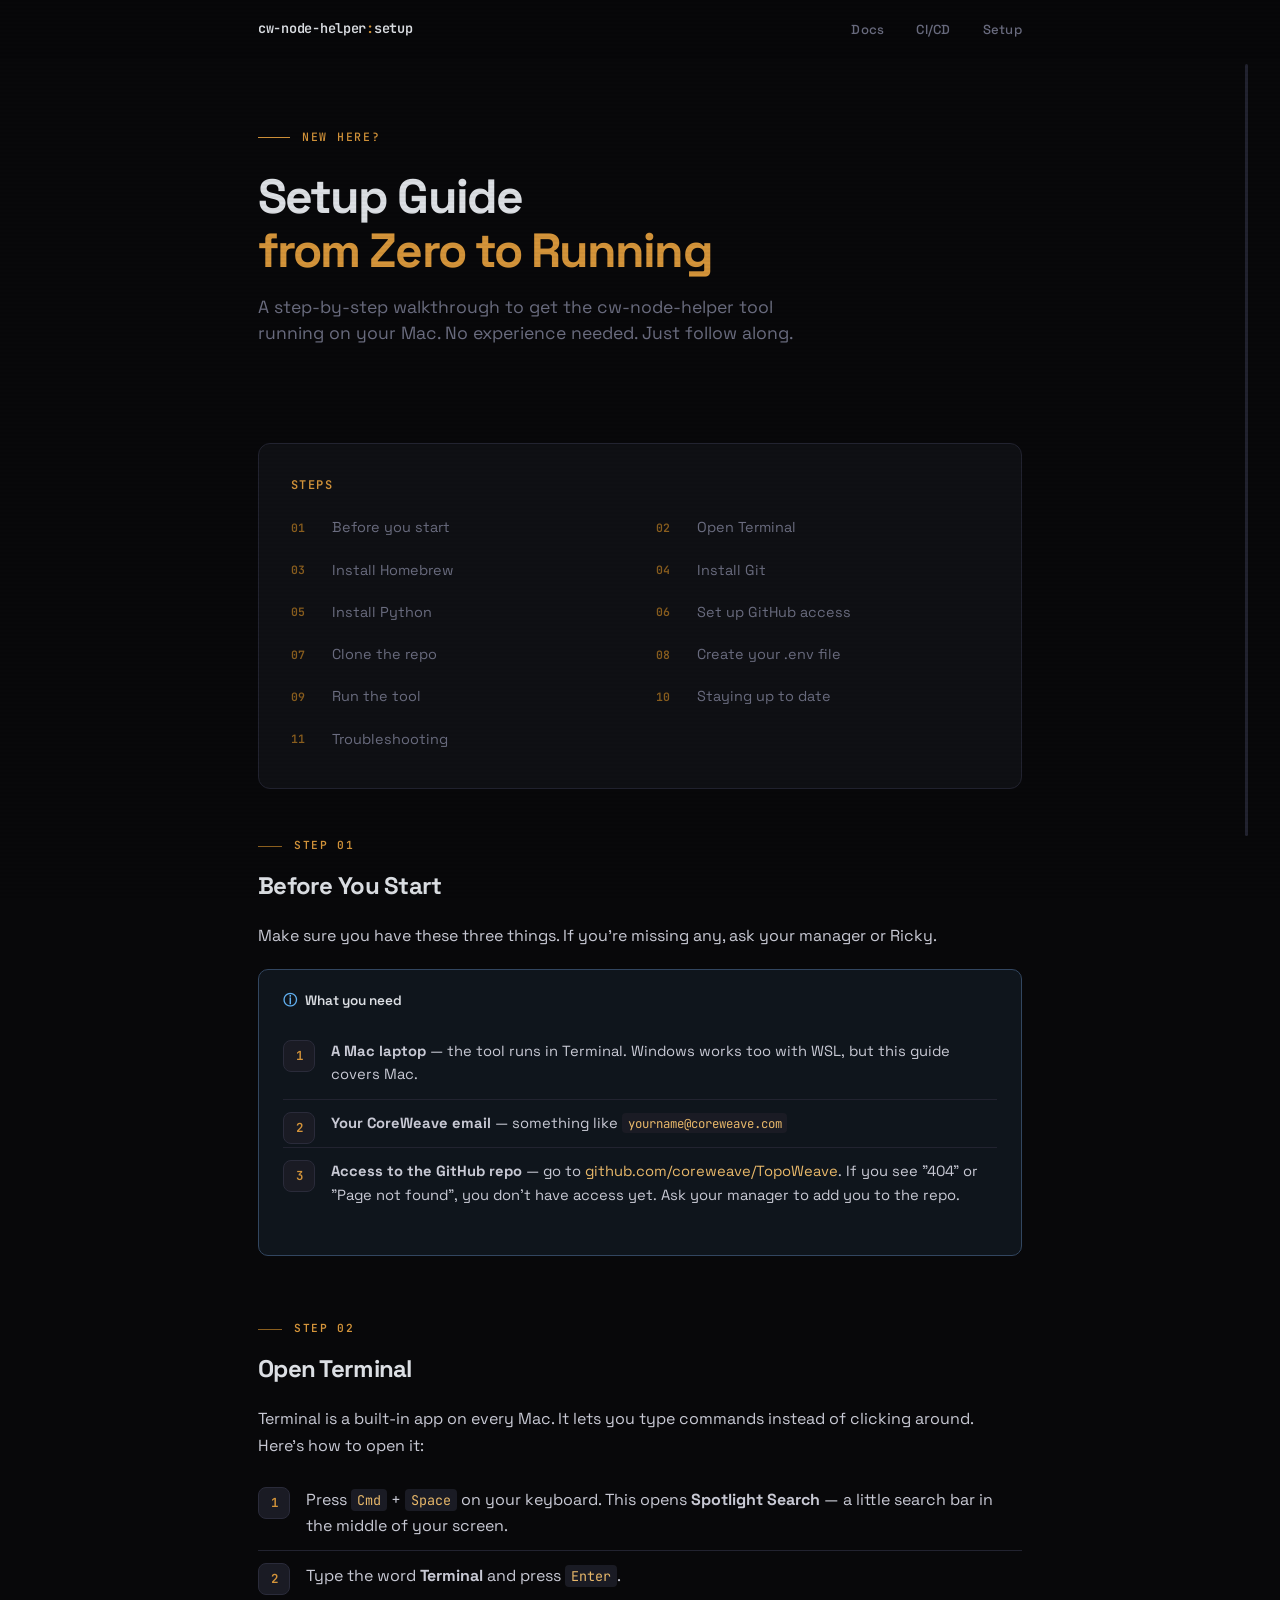
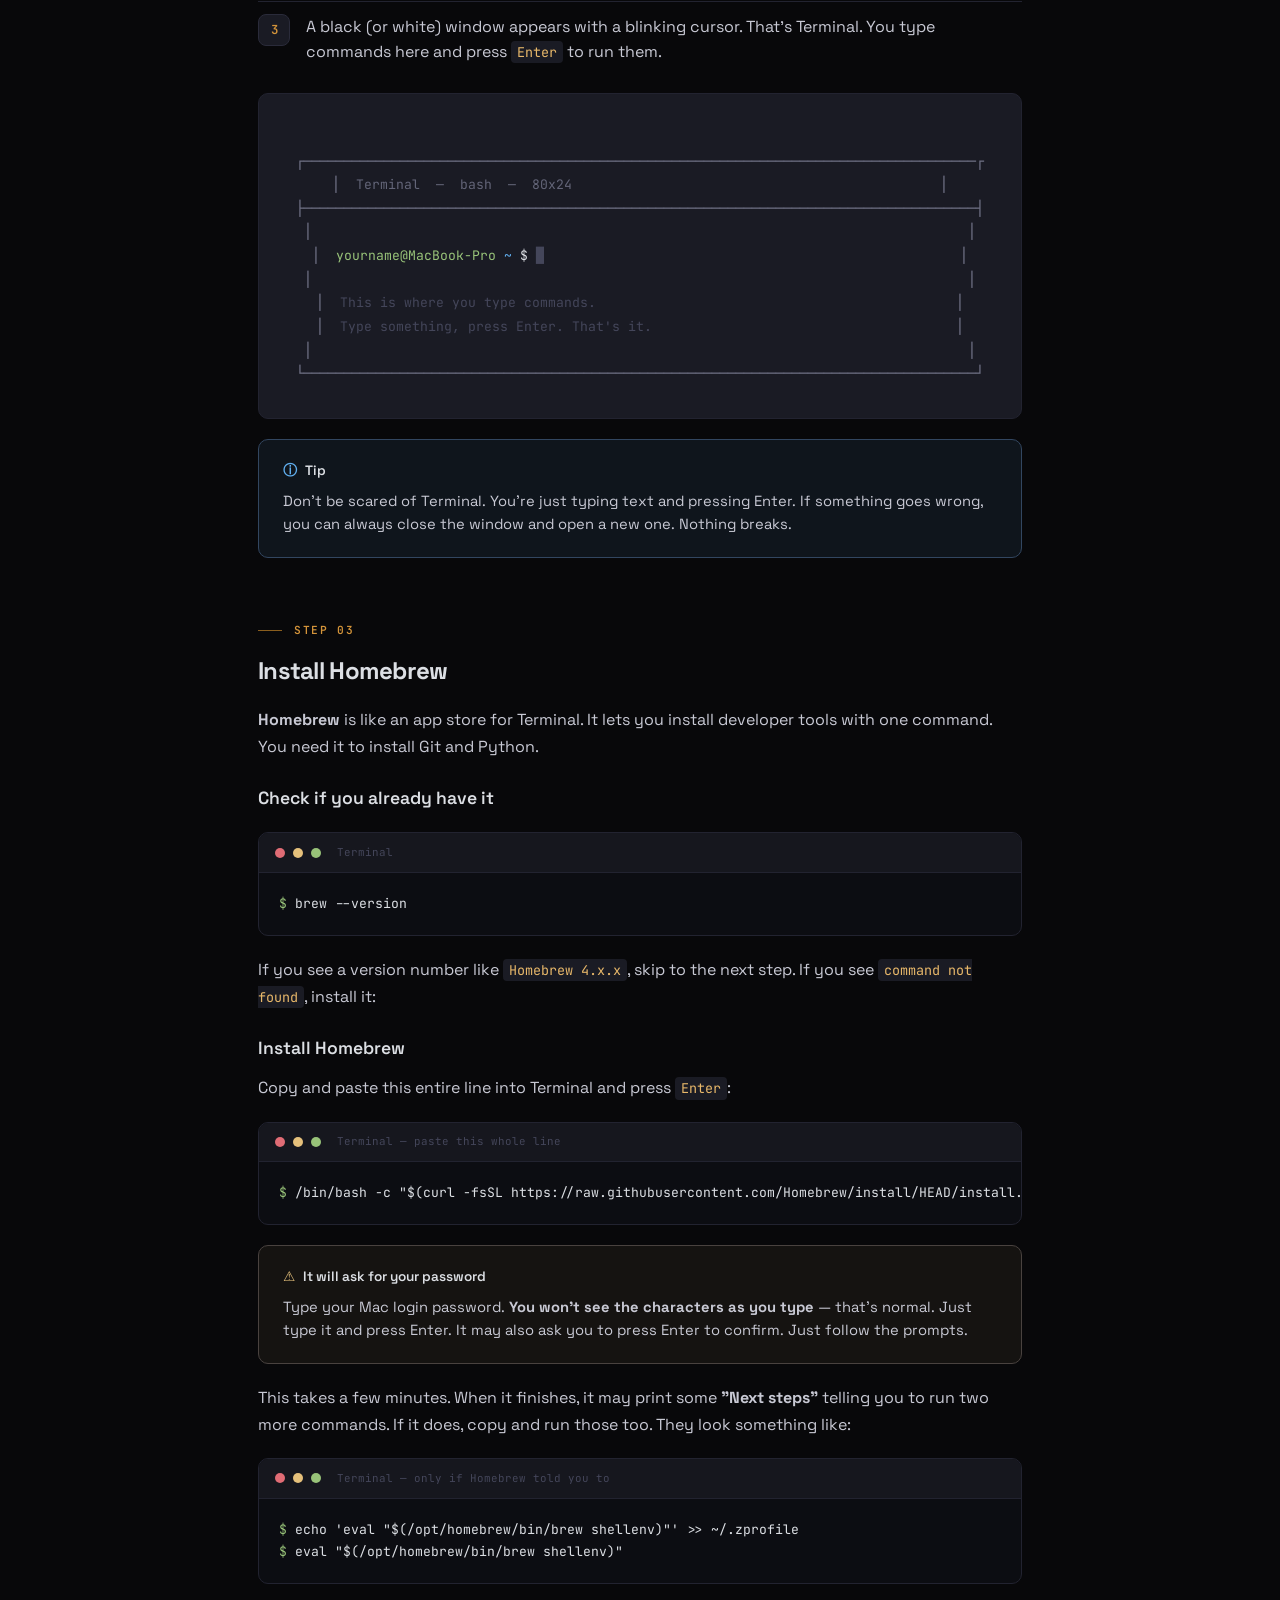
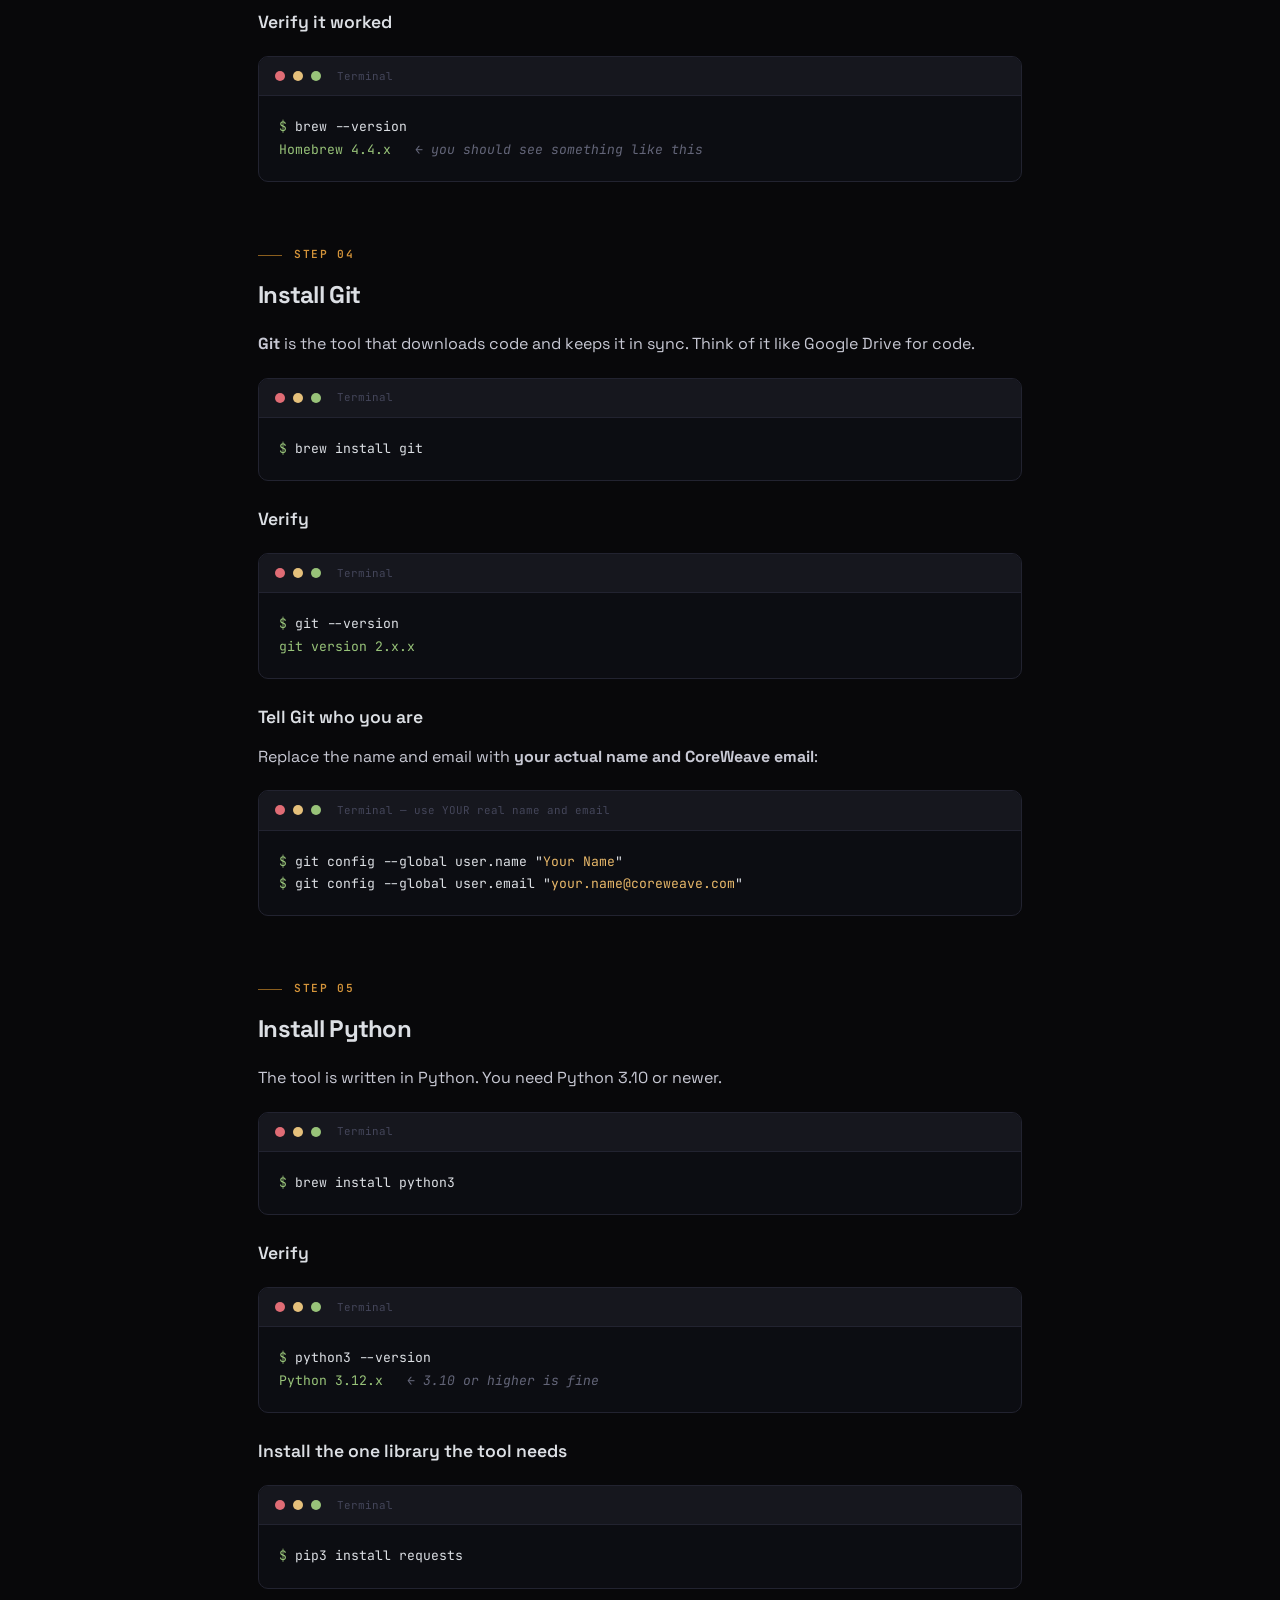
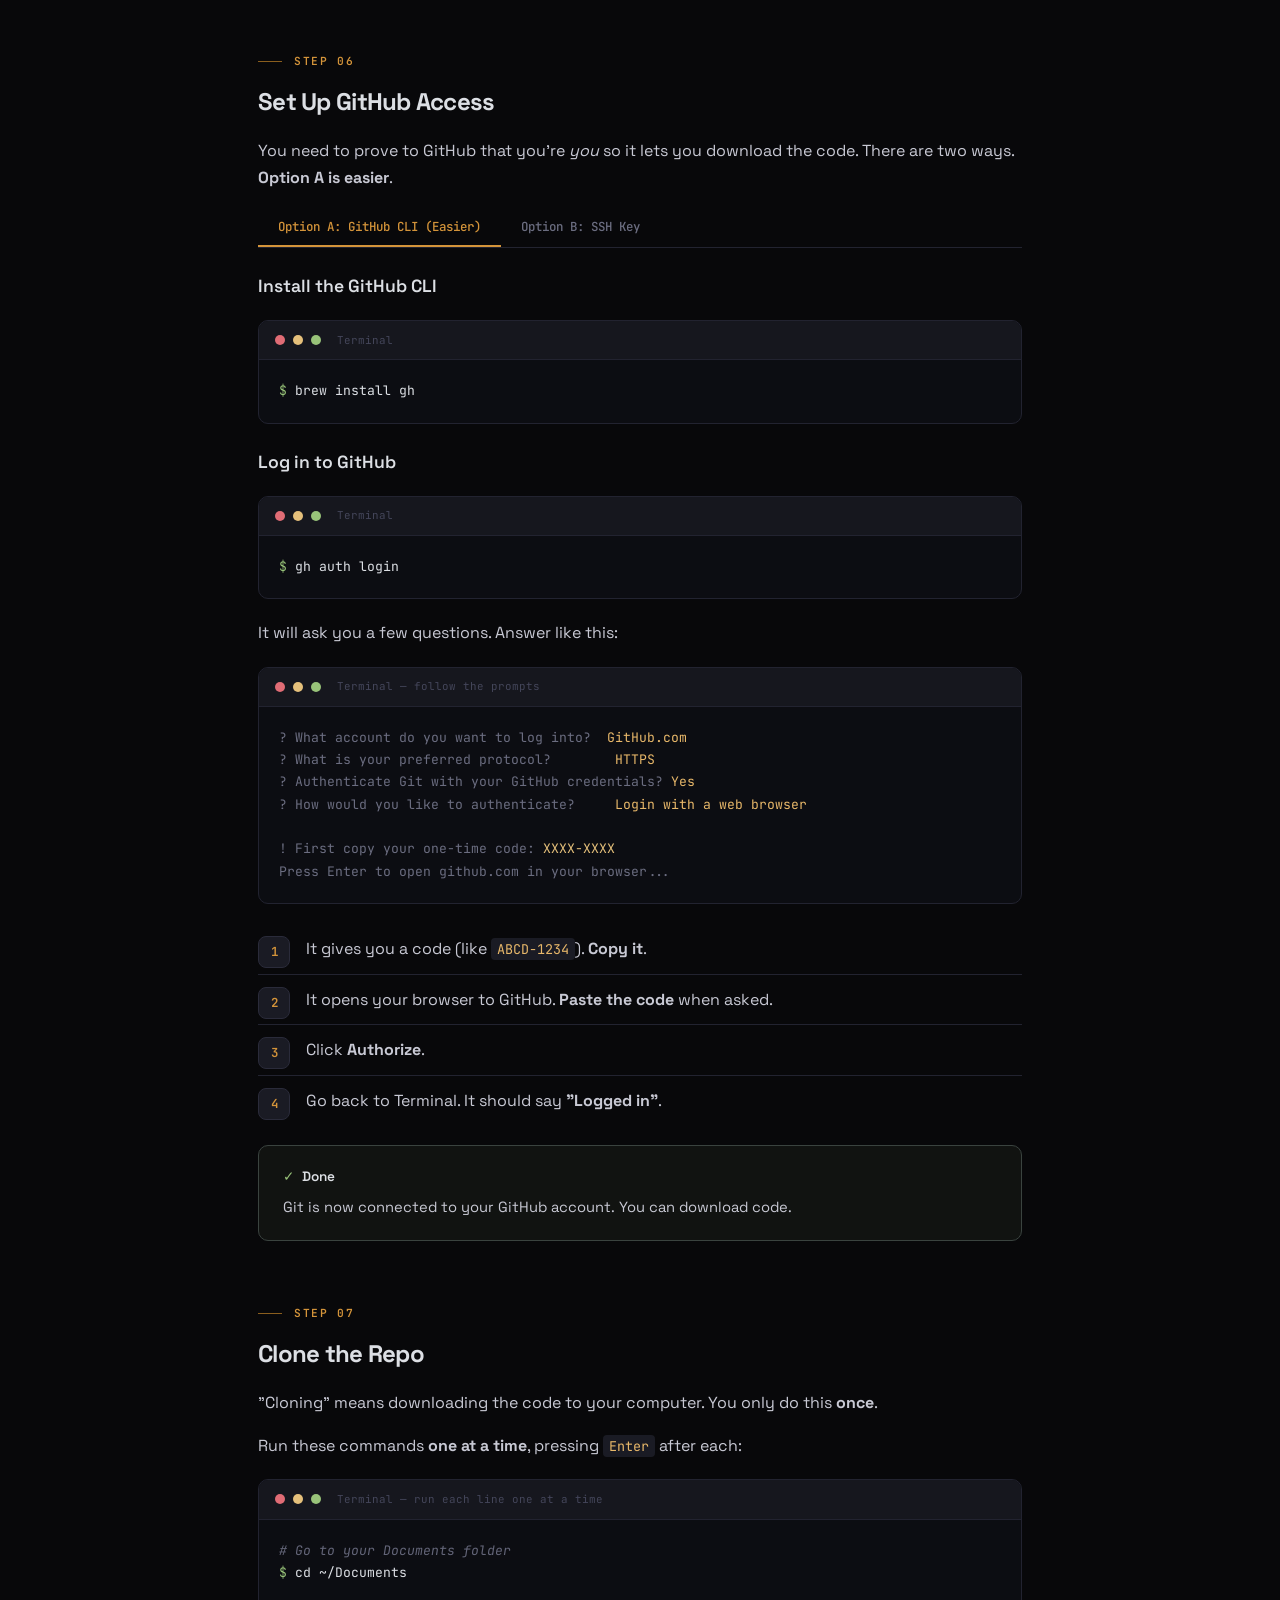
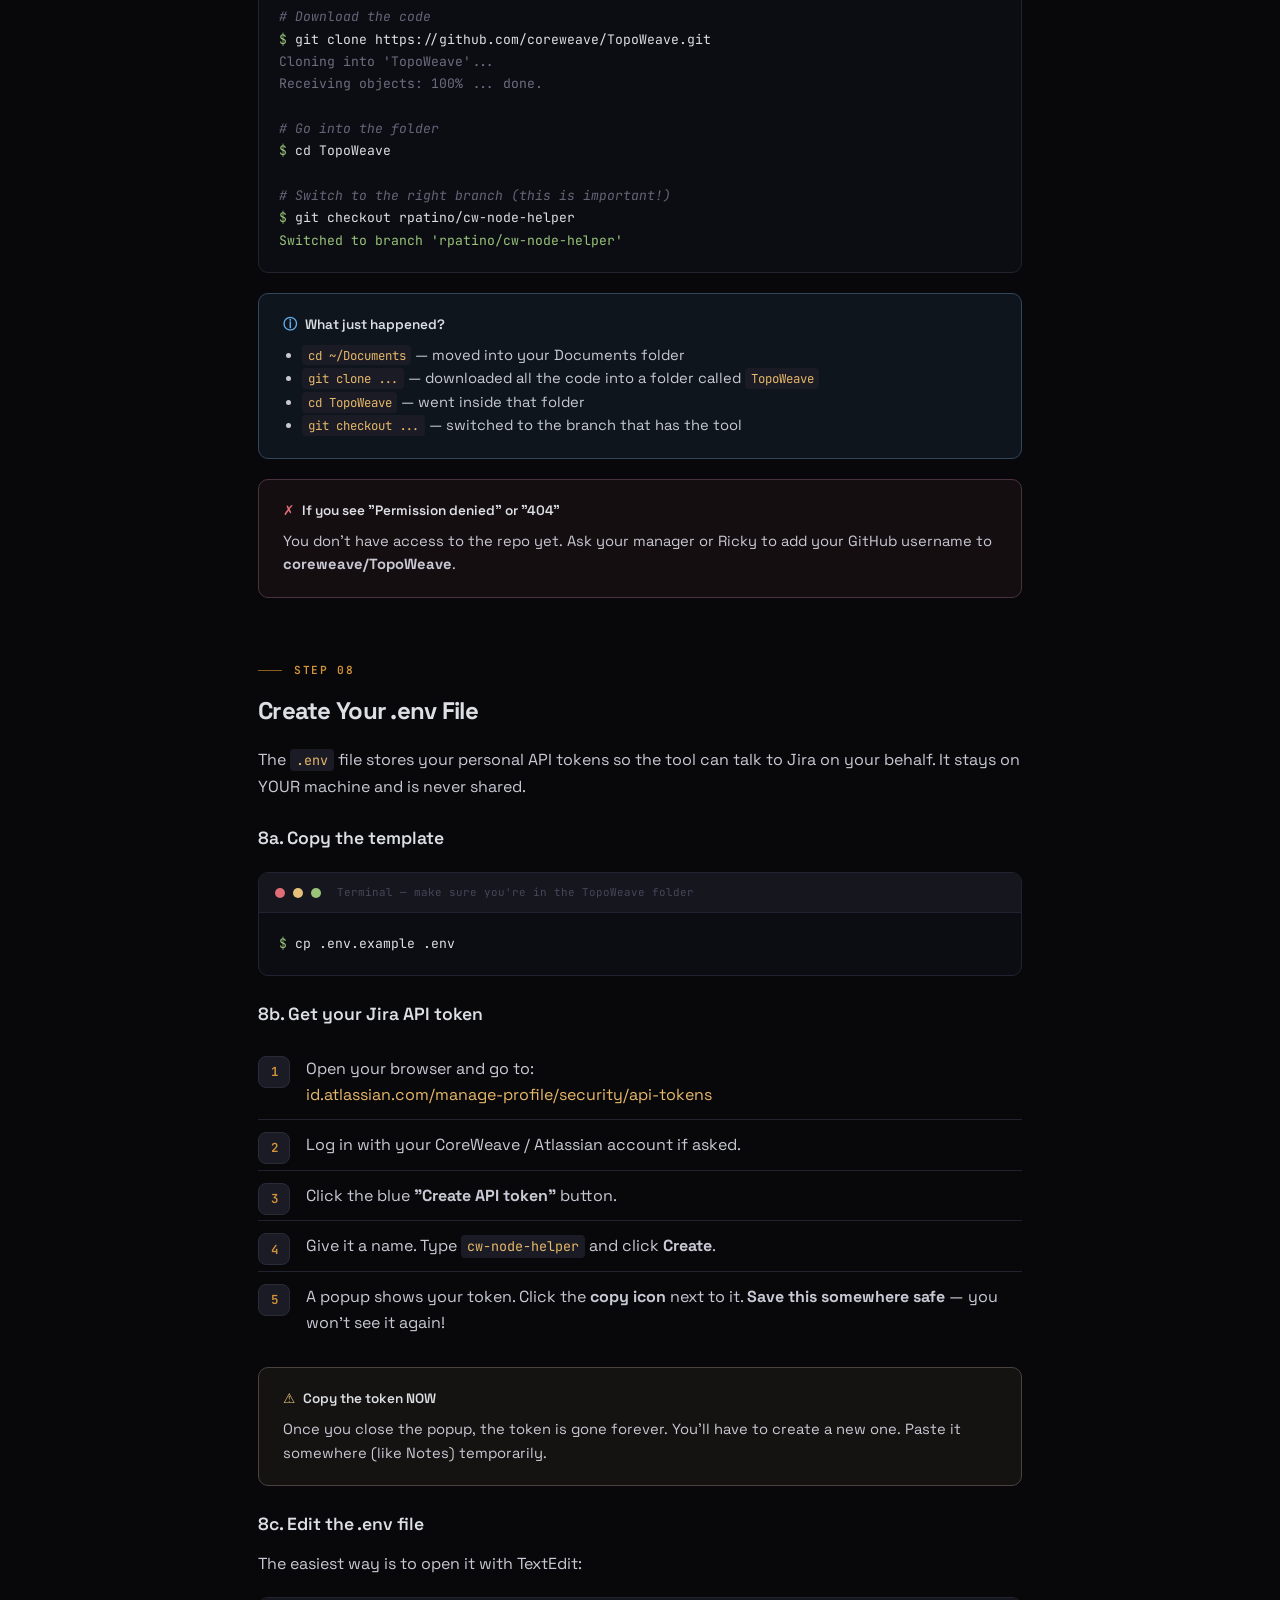
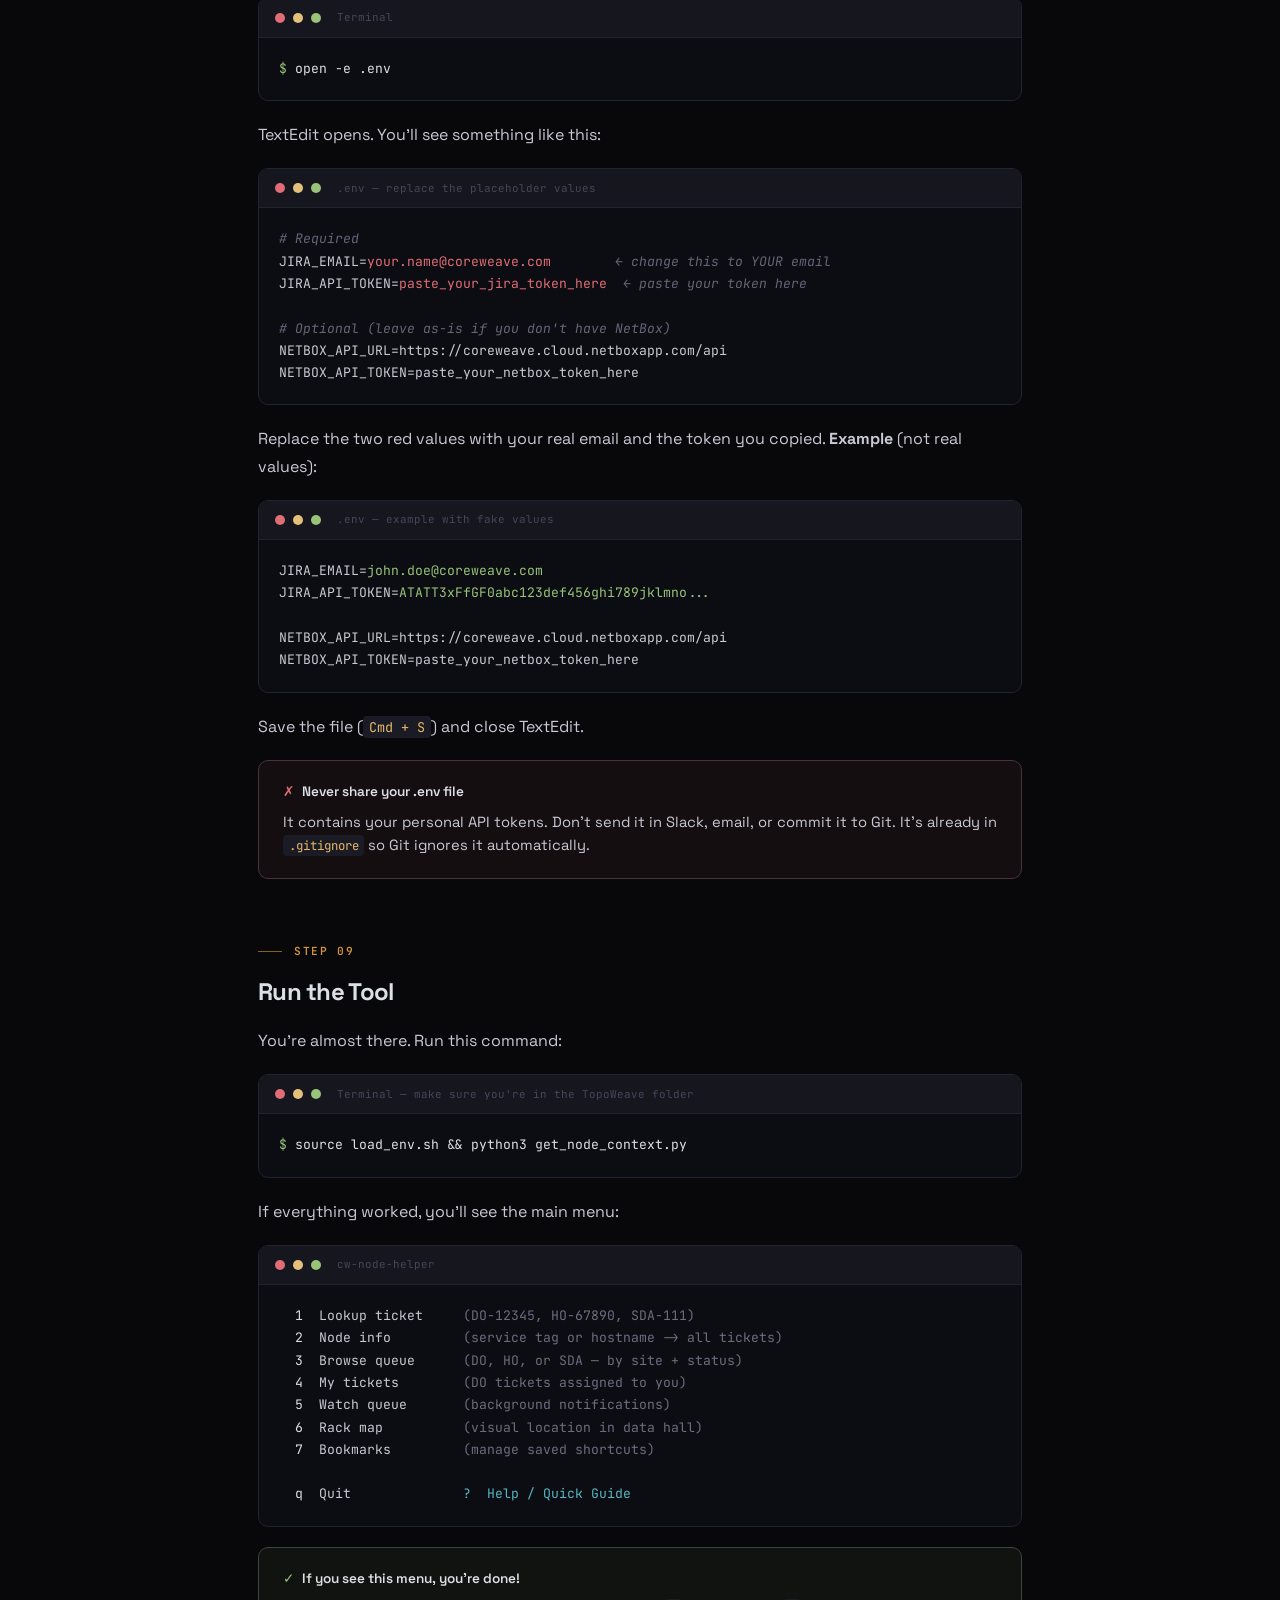
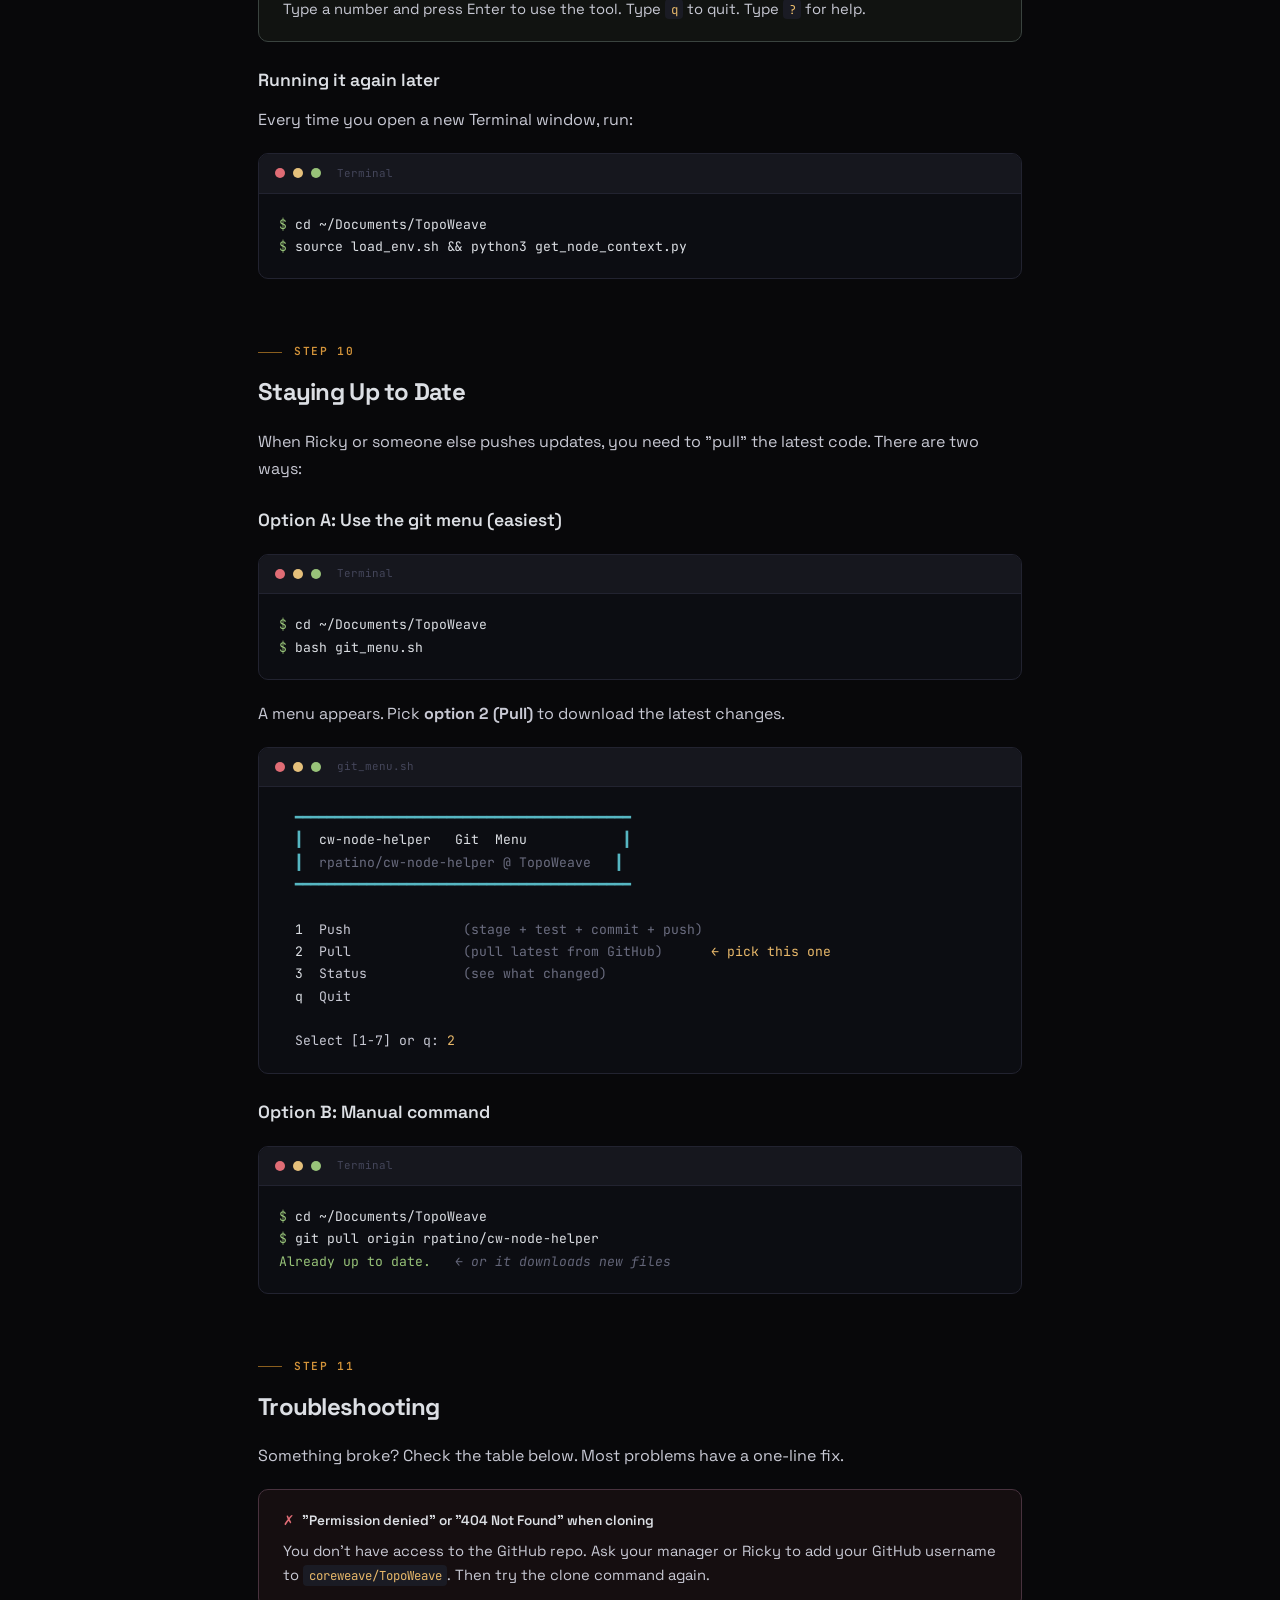
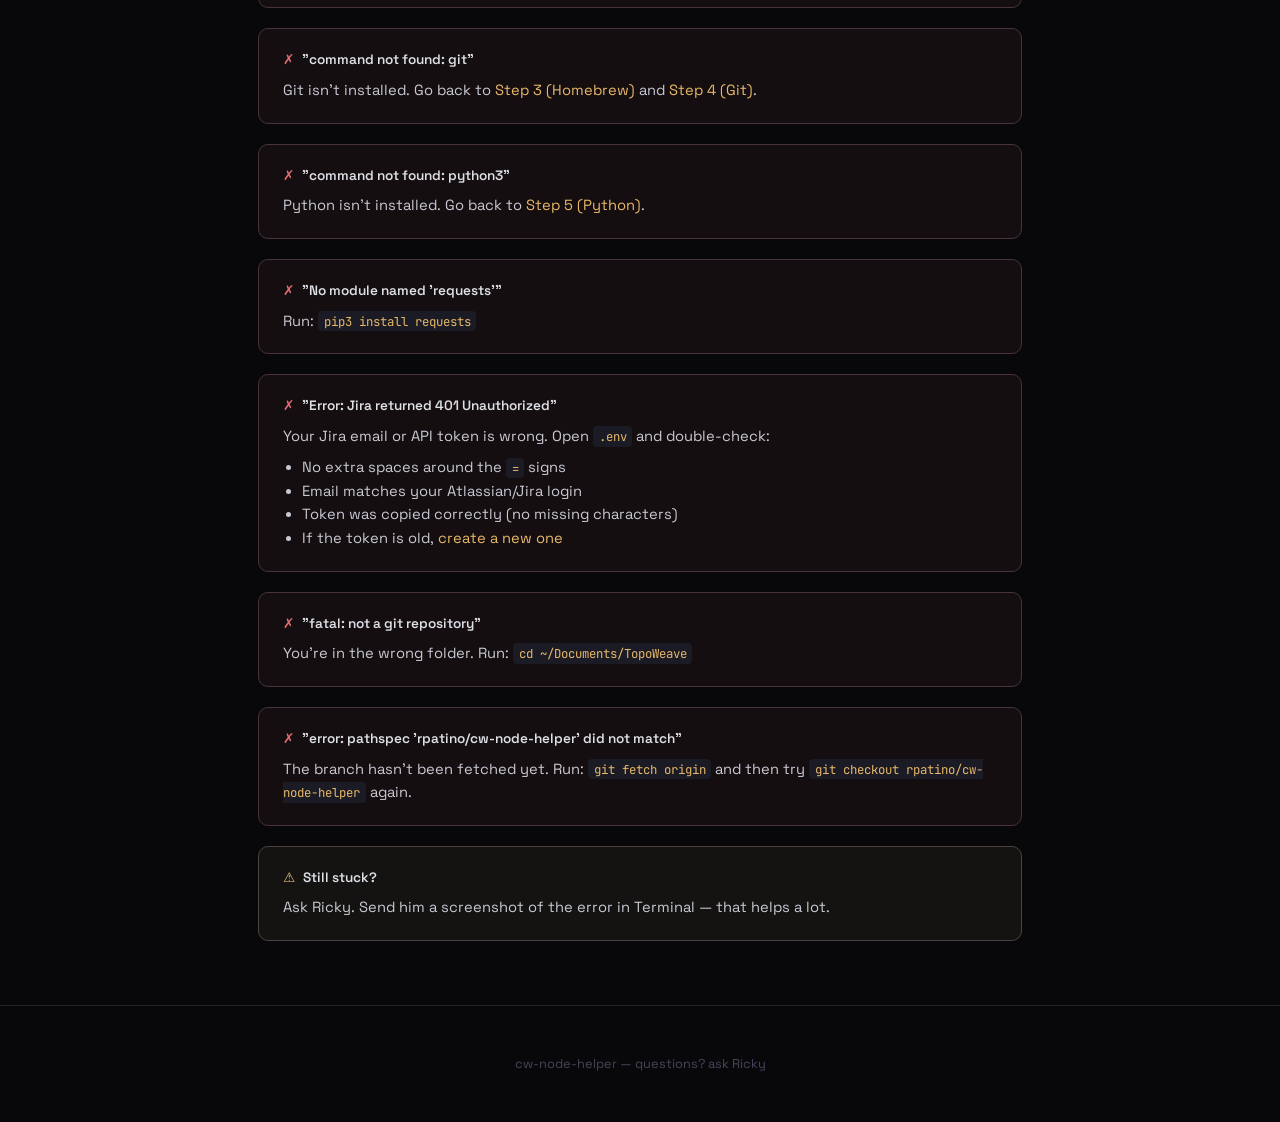
==== site/setup-guide.html @ 3ba94674 "First push test" ====
<!DOCTYPE html>
<html lang="en">
<head>
<meta charset="UTF-8">
<meta name="viewport" content="width=device-width, initial-scale=1.0">
<meta name="theme-color" content="#08080a">
<title>Setup Guide — CW Node Helper</title>
<link rel="preconnect" href="https://fonts.googleapis.com">
<link rel="preconnect" href="https://fonts.gstatic.com" crossorigin>
<link href="https://fonts.googleapis.com/css2?family=JetBrains+Mono:wght@400;500;600&family=Space+Grotesk:wght@400;500;600;700&display=swap" rel="stylesheet">
<style>
/* ------------------------------------------------------------------ */
/*  RESET & BASE  (matches index.html / cicd.html)                    */
/* ------------------------------------------------------------------ */
*, *::before, *::after { margin: 0; padding: 0; box-sizing: border-box; }

:root {
  --bg:        #08080a;
  --bg-raised: #0f1014;
  --surface:   #1a1b24;
  --border:    #222330;
  --border-lt: #2a2b3a;

  --text:      #c8c9d4;
  --text-dim:  #6b6d80;
  --text-mute: #44465a;

  --accent:    #d4943a;
  --accent-lt: #e8b86a;
  --accent-dk: #8a5e1e;

  --ansi-red:     #e06c75;
  --ansi-green:   #98c379;
  --ansi-yellow:  #e5c07b;
  --ansi-blue:    #61afef;
  --ansi-magenta: #c678dd;
  --ansi-cyan:    #56b6c2;
  --ansi-white:   #dcdfe4;
  --ansi-dim:     #636578;

  --bg-terminal:        #0c0d12;
  --bg-terminal-chrome: #16171e;

  --font-body: 'Space Grotesk', system-ui, sans-serif;
  --font-mono: 'JetBrains Mono', 'SF Mono', 'Cascadia Code', monospace;

  --ease-out: cubic-bezier(0.16, 1, 0.3, 1);
}

html {
  font-size: 16px;
  scroll-behavior: smooth;
  -webkit-font-smoothing: antialiased;
  -moz-osx-font-smoothing: grayscale;
}

body {
  background: var(--bg);
  color: var(--text);
  font-family: var(--font-body);
  line-height: 1.6;
  overflow-x: hidden;
}

::selection {
  background: var(--accent-dk);
  color: var(--ansi-white);
}

a { color: var(--accent-lt); text-decoration: none; }
a:hover { color: var(--accent); }

/* Scanline overlay */
body::before {
  content: '';
  position: fixed;
  inset: 0;
  background: repeating-linear-gradient(
    0deg,
    transparent,
    transparent 2px,
    rgba(0,0,0,0.03) 2px,
    rgba(0,0,0,0.03) 4px
  );
  pointer-events: none;
  z-index: 9999;
}

/* ------------------------------------------------------------------ */
/*  LAYOUT                                                            */
/* ------------------------------------------------------------------ */
.wrap {
  max-width: 860px;
  margin: 0 auto;
  padding: 0 clamp(1.5rem, 4vw, 3rem);
}

/* ------------------------------------------------------------------ */
/*  NAV                                                               */
/* ------------------------------------------------------------------ */
nav {
  position: fixed;
  top: 0;
  left: 0;
  right: 0;
  z-index: 100;
  padding: 1rem 0;
  background: color-mix(in srgb, var(--bg) 85%, transparent);
  backdrop-filter: blur(16px);
  border-bottom: 1px solid transparent;
  transition: border-color 0.4s;
}
nav.scrolled { border-bottom-color: var(--border); }

nav .wrap {
  display: flex;
  align-items: center;
  justify-content: space-between;
  max-width: 860px;
}

.nav-brand {
  font-family: var(--font-mono);
  font-weight: 600;
  font-size: 0.85rem;
  color: var(--ansi-white);
  letter-spacing: -0.02em;
}
.nav-brand span { color: var(--accent); }

.nav-links {
  display: flex;
  gap: 2rem;
  list-style: none;
}

.nav-links a {
  font-size: 0.82rem;
  color: var(--text-dim);
  font-weight: 500;
  letter-spacing: 0.02em;
  transition: color 0.2s;
}
.nav-links a:hover { color: var(--text); }

/* ------------------------------------------------------------------ */
/*  HERO                                                              */
/* ------------------------------------------------------------------ */
.hero {
  padding-top: 8rem;
  padding-bottom: 3rem;
}

.hero-label {
  font-family: var(--font-mono);
  font-size: 0.72rem;
  font-weight: 500;
  color: var(--accent);
  letter-spacing: 0.15em;
  text-transform: uppercase;
  margin-bottom: 1.5rem;
  display: flex;
  align-items: center;
  gap: 0.75rem;
}
.hero-label::before {
  content: '';
  width: 2rem;
  height: 1px;
  background: var(--accent);
}

h1 {
  font-family: var(--font-body);
  font-size: clamp(2rem, 4.5vw, 3rem);
  font-weight: 700;
  line-height: 1.12;
  letter-spacing: -0.04em;
  color: var(--ansi-white);
  margin-bottom: 1rem;
}
h1 .hl { color: var(--accent); }

.hero-sub {
  font-size: 1.1rem;
  color: var(--text-dim);
  max-width: 540px;
  line-height: 1.5;
}

/* ------------------------------------------------------------------ */
/*  TABLE OF CONTENTS                                                 */
/* ------------------------------------------------------------------ */
.toc {
  background: var(--bg-raised);
  border: 1px solid var(--border);
  border-radius: 12px;
  padding: 2rem;
  margin: 2rem 0 3rem;
}
.toc h2 {
  font-family: var(--font-mono);
  font-size: 0.75rem;
  font-weight: 600;
  color: var(--accent);
  letter-spacing: 0.12em;
  text-transform: uppercase;
  margin-bottom: 1rem;
}
.toc ol {
  list-style: none;
  counter-reset: toc-counter;
  display: grid;
  grid-template-columns: 1fr 1fr;
  gap: 0.5rem 2rem;
}
@media (max-width: 600px) {
  .toc ol { grid-template-columns: 1fr; }
}
.toc li {
  counter-increment: toc-counter;
}
.toc li a {
  font-size: 0.9rem;
  color: var(--text-dim);
  display: flex;
  align-items: center;
  gap: 0.75rem;
  padding: 0.35rem 0;
  transition: color 0.2s;
}
.toc li a:hover { color: var(--ansi-white); }
.toc li a::before {
  content: counter(toc-counter, decimal-leading-zero);
  font-family: var(--font-mono);
  font-size: 0.72rem;
  font-weight: 600;
  color: var(--accent-dk);
  min-width: 1.8rem;
}

/* ------------------------------------------------------------------ */
/*  SECTIONS                                                          */
/* ------------------------------------------------------------------ */
section {
  margin-bottom: 4rem;
  scroll-margin-top: 5rem;
}

.step-number {
  font-family: var(--font-mono);
  font-size: 0.7rem;
  font-weight: 600;
  color: var(--accent);
  letter-spacing: 0.15em;
  text-transform: uppercase;
  margin-bottom: 0.75rem;
  display: flex;
  align-items: center;
  gap: 0.75rem;
}
.step-number::before {
  content: '';
  width: 1.5rem;
  height: 1px;
  background: var(--accent-dk);
}

h2 {
  font-size: 1.5rem;
  font-weight: 700;
  color: var(--ansi-white);
  letter-spacing: -0.03em;
  margin-bottom: 1rem;
}

h3 {
  font-size: 1.1rem;
  font-weight: 600;
  color: var(--ansi-white);
  margin: 1.5rem 0 0.75rem;
}

p {
  margin-bottom: 1rem;
  color: var(--text);
  line-height: 1.7;
}

/* ------------------------------------------------------------------ */
/*  TERMINAL BLOCKS                                                   */
/* ------------------------------------------------------------------ */
.terminal {
  background: var(--bg-terminal);
  border: 1px solid var(--border);
  border-radius: 10px;
  margin: 1.25rem 0;
  overflow: hidden;
}

.terminal-chrome {
  background: var(--bg-terminal-chrome);
  padding: 0.65rem 1rem;
  display: flex;
  align-items: center;
  gap: 0.5rem;
  border-bottom: 1px solid var(--border);
}
.terminal-dot {
  width: 10px;
  height: 10px;
  border-radius: 50%;
  background: var(--border-lt);
}
.terminal-dot:nth-child(1) { background: #e06c75; }
.terminal-dot:nth-child(2) { background: #e5c07b; }
.terminal-dot:nth-child(3) { background: #98c379; }
.terminal-title {
  font-family: var(--font-mono);
  font-size: 0.68rem;
  color: var(--text-mute);
  margin-left: 0.5rem;
}

.terminal pre {
  padding: 1.25rem;
  font-family: var(--font-mono);
  font-size: 0.82rem;
  line-height: 1.7;
  overflow-x: auto;
  color: var(--text);
}

/* Syntax colors inside terminal */
.terminal .prompt { color: var(--ansi-green); }
.terminal .cmd    { color: var(--ansi-white); }
.terminal .out    { color: var(--text-dim); }
.terminal .cmt    { color: var(--ansi-dim); font-style: italic; }
.terminal .hl     { color: var(--accent-lt); }
.terminal .ok     { color: var(--ansi-green); }
.terminal .err    { color: var(--ansi-red); }
.terminal .warn   { color: var(--ansi-yellow); }
.terminal .blue   { color: var(--ansi-blue); }
.terminal .cyan   { color: var(--ansi-cyan); }

/* Copyable commands */
.terminal .copy-line {
  display: flex;
  align-items: flex-start;
  gap: 0;
}
.terminal .copy-line:hover { background: rgba(255,255,255,0.02); }

/* ------------------------------------------------------------------ */
/*  CALLOUT BOXES                                                     */
/* ------------------------------------------------------------------ */
.callout {
  border-radius: 10px;
  padding: 1.25rem 1.5rem;
  margin: 1.25rem 0;
  font-size: 0.92rem;
  line-height: 1.6;
  border: 1px solid;
}

.callout-info {
  background: color-mix(in srgb, var(--ansi-blue) 8%, var(--bg));
  border-color: color-mix(in srgb, var(--ansi-blue) 25%, var(--border));
  color: var(--text);
}
.callout-info .callout-icon { color: var(--ansi-blue); }

.callout-warn {
  background: color-mix(in srgb, var(--ansi-yellow) 6%, var(--bg));
  border-color: color-mix(in srgb, var(--ansi-yellow) 20%, var(--border));
  color: var(--text);
}
.callout-warn .callout-icon { color: var(--ansi-yellow); }

.callout-success {
  background: color-mix(in srgb, var(--ansi-green) 6%, var(--bg));
  border-color: color-mix(in srgb, var(--ansi-green) 20%, var(--border));
}
.callout-success .callout-icon { color: var(--ansi-green); }

.callout-danger {
  background: color-mix(in srgb, var(--ansi-red) 6%, var(--bg));
  border-color: color-mix(in srgb, var(--ansi-red) 20%, var(--border));
}
.callout-danger .callout-icon { color: var(--ansi-red); }

.callout-header {
  display: flex;
  align-items: center;
  gap: 0.5rem;
  font-weight: 600;
  font-size: 0.85rem;
  margin-bottom: 0.5rem;
  color: var(--ansi-white);
}

/* ------------------------------------------------------------------ */
/*  NUMBERED INSTRUCTIONS (within prose)                              */
/* ------------------------------------------------------------------ */
.steps {
  list-style: none;
  counter-reset: step-counter;
  margin: 1rem 0;
}
.steps li {
  counter-increment: step-counter;
  padding: 0.75rem 0 0.75rem 3rem;
  position: relative;
  border-bottom: 1px solid var(--border);
}
.steps li:last-child { border-bottom: none; }
.steps li::before {
  content: counter(step-counter);
  position: absolute;
  left: 0;
  top: 0.75rem;
  width: 2rem;
  height: 2rem;
  background: var(--surface);
  border: 1px solid var(--border-lt);
  border-radius: 8px;
  display: flex;
  align-items: center;
  justify-content: center;
  font-family: var(--font-mono);
  font-size: 0.78rem;
  font-weight: 600;
  color: var(--accent);
}

code {
  font-family: var(--font-mono);
  font-size: 0.84em;
  background: var(--surface);
  padding: 0.15em 0.45em;
  border-radius: 4px;
  color: var(--accent-lt);
}

/* ------------------------------------------------------------------ */
/*  PROGRESS TRACKER                                                  */
/* ------------------------------------------------------------------ */
.progress {
  position: fixed;
  top: 4rem;
  right: 2rem;
  width: 3px;
  height: calc(100vh - 8rem);
  background: var(--border);
  border-radius: 2px;
  z-index: 50;
}
.progress-bar {
  width: 100%;
  border-radius: 2px;
  background: var(--accent);
  transition: height 0.15s ease-out;
}
@media (max-width: 960px) {
  .progress { display: none; }
}

/* ------------------------------------------------------------------ */
/*  OPTION TABS                                                       */
/* ------------------------------------------------------------------ */
.option-tabs {
  display: flex;
  gap: 0;
  margin: 1rem 0 0;
  border-bottom: 1px solid var(--border);
}
.option-tab {
  padding: 0.65rem 1.25rem;
  font-family: var(--font-mono);
  font-size: 0.78rem;
  font-weight: 500;
  color: var(--text-dim);
  background: none;
  border: none;
  cursor: pointer;
  border-bottom: 2px solid transparent;
  transition: all 0.2s;
}
.option-tab:hover { color: var(--text); }
.option-tab.active {
  color: var(--accent);
  border-bottom-color: var(--accent);
}
.option-panel { display: none; }
.option-panel.active { display: block; }

/* ------------------------------------------------------------------ */
/*  FOOTER                                                            */
/* ------------------------------------------------------------------ */
footer {
  padding: 3rem 0;
  border-top: 1px solid var(--border);
  text-align: center;
  color: var(--text-mute);
  font-size: 0.8rem;
}

/* ------------------------------------------------------------------ */
/*  SCREENSHOT PLACEHOLDERS                                           */
/* ------------------------------------------------------------------ */
.screenshot {
  background: var(--surface);
  border: 1px solid var(--border);
  border-radius: 10px;
  padding: 2rem;
  margin: 1rem 0;
  text-align: center;
  font-family: var(--font-mono);
  font-size: 0.82rem;
  color: var(--text-dim);
  line-height: 1.8;
  white-space: pre;
}

</style>
</head>

<body>

<!-- NAV -->
<nav id="nav">
  <div class="wrap">
    <div class="nav-brand">cw-node-helper<span>:</span>setup</div>
    <ul class="nav-links">
      <li><a href="index.html">Docs</a></li>
      <li><a href="cicd.html">CI/CD</a></li>
      <li><a href="setup-guide.html">Setup</a></li>
    </ul>
  </div>
</nav>

<!-- HERO -->
<header class="hero">
  <div class="wrap">
    <div class="hero-label">New here?</div>
    <h1>Setup Guide<br><span class="hl">from Zero to Running</span></h1>
    <p class="hero-sub">
      A step-by-step walkthrough to get the cw-node-helper tool running on your Mac.
      No experience needed. Just follow along.
    </p>
  </div>
</header>

<!-- PROGRESS BAR -->
<div class="progress"><div class="progress-bar" id="progressBar"></div></div>

<main class="wrap">

<!-- TABLE OF CONTENTS -->
<div class="toc">
  <h2>Steps</h2>
  <ol>
    <li><a href="#checklist">Before you start</a></li>
    <li><a href="#terminal">Open Terminal</a></li>
    <li><a href="#homebrew">Install Homebrew</a></li>
    <li><a href="#git">Install Git</a></li>
    <li><a href="#python">Install Python</a></li>
    <li><a href="#github-access">Set up GitHub access</a></li>
    <li><a href="#clone">Clone the repo</a></li>
    <li><a href="#env">Create your .env file</a></li>
    <li><a href="#run">Run the tool</a></li>
    <li><a href="#update">Staying up to date</a></li>
    <li><a href="#troubleshooting">Troubleshooting</a></li>
  </ol>
</div>


<!-- ============================================================== -->
<!--  STEP 1: BEFORE YOU START                                      -->
<!-- ============================================================== -->
<section id="checklist">
  <div class="step-number">Step 01</div>
  <h2>Before You Start</h2>
  <p>Make sure you have these three things. If you're missing any, ask your manager or Ricky.</p>

  <div class="callout callout-info">
    <div class="callout-header"><span class="callout-icon">&#9432;</span> What you need</div>
    <ol class="steps">
      <li>
        <strong>A Mac laptop</strong> &mdash; the tool runs in Terminal. Windows works too with WSL, but this guide covers Mac.
      </li>
      <li>
        <strong>Your CoreWeave email</strong> &mdash; something like <code>yourname@coreweave.com</code>
      </li>
      <li>
        <strong>Access to the GitHub repo</strong> &mdash; go to
        <a href="https://github.com/coreweave/TopoWeave" target="_blank">github.com/coreweave/TopoWeave</a>.
        If you see "404" or "Page not found", you don't have access yet. Ask your manager to add you to the repo.
      </li>
    </ol>
  </div>
</section>


<!-- ============================================================== -->
<!--  STEP 2: OPEN TERMINAL                                        -->
<!-- ============================================================== -->
<section id="terminal">
  <div class="step-number">Step 02</div>
  <h2>Open Terminal</h2>
  <p>Terminal is a built-in app on every Mac. It lets you type commands instead of clicking around. Here's how to open it:</p>

  <ol class="steps">
    <li>
      Press <code>Cmd</code> + <code>Space</code> on your keyboard. This opens <strong>Spotlight Search</strong> &mdash; a little search bar in the middle of your screen.
    </li>
    <li>
      Type the word <strong>Terminal</strong> and press <code>Enter</code>.
    </li>
    <li>
      A black (or white) window appears with a blinking cursor. That's Terminal. You type commands here and press <code>Enter</code> to run them.
    </li>
  </ol>

  <div class="screenshot">
&#9484;&#9472;&#9472;&#9472;&#9472;&#9472;&#9472;&#9472;&#9472;&#9472;&#9472;&#9472;&#9472;&#9472;&#9472;&#9472;&#9472;&#9472;&#9472;&#9472;&#9472;&#9472;&#9472;&#9472;&#9472;&#9472;&#9472;&#9472;&#9472;&#9472;&#9472;&#9472;&#9472;&#9472;&#9472;&#9472;&#9472;&#9472;&#9472;&#9472;&#9472;&#9472;&#9472;&#9472;&#9472;&#9472;&#9472;&#9472;&#9472;&#9472;&#9472;&#9472;&#9472;&#9472;&#9472;&#9472;&#9472;&#9472;&#9472;&#9472;&#9472;&#9472;&#9472;&#9472;&#9472;&#9472;&#9472;&#9472;&#9472;&#9472;&#9472;&#9472;&#9472;&#9472;&#9472;&#9472;&#9472;&#9472;&#9472;&#9472;&#9472;&#9472;&#9472;&#9472;&#9472;&#9484;
&#9474;  <span style="color: var(--ansi-dim);">Terminal  &mdash;  bash  &mdash;  80x24</span>                                              &#9474;
&#9500;&#9472;&#9472;&#9472;&#9472;&#9472;&#9472;&#9472;&#9472;&#9472;&#9472;&#9472;&#9472;&#9472;&#9472;&#9472;&#9472;&#9472;&#9472;&#9472;&#9472;&#9472;&#9472;&#9472;&#9472;&#9472;&#9472;&#9472;&#9472;&#9472;&#9472;&#9472;&#9472;&#9472;&#9472;&#9472;&#9472;&#9472;&#9472;&#9472;&#9472;&#9472;&#9472;&#9472;&#9472;&#9472;&#9472;&#9472;&#9472;&#9472;&#9472;&#9472;&#9472;&#9472;&#9472;&#9472;&#9472;&#9472;&#9472;&#9472;&#9472;&#9472;&#9472;&#9472;&#9472;&#9472;&#9472;&#9472;&#9472;&#9472;&#9472;&#9472;&#9472;&#9472;&#9472;&#9472;&#9472;&#9472;&#9472;&#9472;&#9472;&#9472;&#9472;&#9472;&#9472;&#9508;
&#9474;                                                                                  &#9474;
&#9474;  <span style="color: var(--ansi-green);">yourname@MacBook-Pro</span> <span style="color: var(--ansi-blue);">~</span> <span style="color: var(--ansi-white);">$</span> <span style="color: var(--text-mute);">&#9608;</span>                                                    &#9474;
&#9474;                                                                                  &#9474;
&#9474;  <span style="color: var(--text-mute);">This is where you type commands.</span>                                             &#9474;
&#9474;  <span style="color: var(--text-mute);">Type something, press Enter. That's it.</span>                                      &#9474;
&#9474;                                                                                  &#9474;
&#9492;&#9472;&#9472;&#9472;&#9472;&#9472;&#9472;&#9472;&#9472;&#9472;&#9472;&#9472;&#9472;&#9472;&#9472;&#9472;&#9472;&#9472;&#9472;&#9472;&#9472;&#9472;&#9472;&#9472;&#9472;&#9472;&#9472;&#9472;&#9472;&#9472;&#9472;&#9472;&#9472;&#9472;&#9472;&#9472;&#9472;&#9472;&#9472;&#9472;&#9472;&#9472;&#9472;&#9472;&#9472;&#9472;&#9472;&#9472;&#9472;&#9472;&#9472;&#9472;&#9472;&#9472;&#9472;&#9472;&#9472;&#9472;&#9472;&#9472;&#9472;&#9472;&#9472;&#9472;&#9472;&#9472;&#9472;&#9472;&#9472;&#9472;&#9472;&#9472;&#9472;&#9472;&#9472;&#9472;&#9472;&#9472;&#9472;&#9472;&#9472;&#9472;&#9472;&#9472;&#9472;&#9496;</div>

  <div class="callout callout-info">
    <div class="callout-header"><span class="callout-icon">&#9432;</span> Tip</div>
    Don't be scared of Terminal. You're just typing text and pressing Enter. If something goes wrong, you can always close the window and open a new one. Nothing breaks.
  </div>
</section>


<!-- ============================================================== -->
<!--  STEP 3: INSTALL HOMEBREW                                     -->
<!-- ============================================================== -->
<section id="homebrew">
  <div class="step-number">Step 03</div>
  <h2>Install Homebrew</h2>
  <p><strong>Homebrew</strong> is like an app store for Terminal. It lets you install developer tools with one command. You need it to install Git and Python.</p>

  <h3>Check if you already have it</h3>
  <div class="terminal">
    <div class="terminal-chrome">
      <span class="terminal-dot"></span>
      <span class="terminal-dot"></span>
      <span class="terminal-dot"></span>
      <span class="terminal-title">Terminal</span>
    </div>
    <pre><span class="prompt">$</span> <span class="cmd">brew --version</span></pre>
  </div>

  <p>If you see a version number like <code>Homebrew 4.x.x</code>, skip to the next step. If you see <code>command not found</code>, install it:</p>

  <h3>Install Homebrew</h3>
  <p>Copy and paste this entire line into Terminal and press <code>Enter</code>:</p>
  <div class="terminal">
    <div class="terminal-chrome">
      <span class="terminal-dot"></span>
      <span class="terminal-dot"></span>
      <span class="terminal-dot"></span>
      <span class="terminal-title">Terminal &mdash; paste this whole line</span>
    </div>
    <pre><span class="prompt">$</span> <span class="cmd">/bin/bash -c "$(curl -fsSL https://raw.githubusercontent.com/Homebrew/install/HEAD/install.sh)"</span></pre>
  </div>

  <div class="callout callout-warn">
    <div class="callout-header"><span class="callout-icon">&#9888;</span> It will ask for your password</div>
    Type your Mac login password. <strong>You won't see the characters as you type</strong> &mdash; that's normal. Just type it and press Enter. It may also ask you to press Enter to confirm. Just follow the prompts.
  </div>

  <p>This takes a few minutes. When it finishes, it may print some <strong>"Next steps"</strong> telling you to run two more commands. If it does, copy and run those too. They look something like:</p>

  <div class="terminal">
    <div class="terminal-chrome">
      <span class="terminal-dot"></span>
      <span class="terminal-dot"></span>
      <span class="terminal-dot"></span>
      <span class="terminal-title">Terminal &mdash; only if Homebrew told you to</span>
    </div>
    <pre><span class="prompt">$</span> <span class="cmd">echo 'eval "$(/opt/homebrew/bin/brew shellenv)"' >> ~/.zprofile</span>
<span class="prompt">$</span> <span class="cmd">eval "$(/opt/homebrew/bin/brew shellenv)"</span></pre>
  </div>

  <h3>Verify it worked</h3>
  <div class="terminal">
    <div class="terminal-chrome">
      <span class="terminal-dot"></span>
      <span class="terminal-dot"></span>
      <span class="terminal-dot"></span>
      <span class="terminal-title">Terminal</span>
    </div>
    <pre><span class="prompt">$</span> <span class="cmd">brew --version</span>
<span class="ok">Homebrew 4.4.x</span>   <span class="cmt">&larr; you should see something like this</span></pre>
  </div>
</section>


<!-- ============================================================== -->
<!--  STEP 4: INSTALL GIT                                          -->
<!-- ============================================================== -->
<section id="git">
  <div class="step-number">Step 04</div>
  <h2>Install Git</h2>
  <p><strong>Git</strong> is the tool that downloads code and keeps it in sync. Think of it like Google Drive for code.</p>

  <div class="terminal">
    <div class="terminal-chrome">
      <span class="terminal-dot"></span>
      <span class="terminal-dot"></span>
      <span class="terminal-dot"></span>
      <span class="terminal-title">Terminal</span>
    </div>
    <pre><span class="prompt">$</span> <span class="cmd">brew install git</span></pre>
  </div>

  <h3>Verify</h3>
  <div class="terminal">
    <div class="terminal-chrome">
      <span class="terminal-dot"></span>
      <span class="terminal-dot"></span>
      <span class="terminal-dot"></span>
      <span class="terminal-title">Terminal</span>
    </div>
    <pre><span class="prompt">$</span> <span class="cmd">git --version</span>
<span class="ok">git version 2.x.x</span></pre>
  </div>

  <h3>Tell Git who you are</h3>
  <p>Replace the name and email with <strong>your actual name and CoreWeave email</strong>:</p>
  <div class="terminal">
    <div class="terminal-chrome">
      <span class="terminal-dot"></span>
      <span class="terminal-dot"></span>
      <span class="terminal-dot"></span>
      <span class="terminal-title">Terminal &mdash; use YOUR real name and email</span>
    </div>
    <pre><span class="prompt">$</span> <span class="cmd">git config --global user.name "<span class="hl">Your Name</span>"</span>
<span class="prompt">$</span> <span class="cmd">git config --global user.email "<span class="hl">your.name@coreweave.com</span>"</span></pre>
  </div>
</section>


<!-- ============================================================== -->
<!--  STEP 5: INSTALL PYTHON                                       -->
<!-- ============================================================== -->
<section id="python">
  <div class="step-number">Step 05</div>
  <h2>Install Python</h2>
  <p>The tool is written in Python. You need Python 3.10 or newer.</p>

  <div class="terminal">
    <div class="terminal-chrome">
      <span class="terminal-dot"></span>
      <span class="terminal-dot"></span>
      <span class="terminal-dot"></span>
      <span class="terminal-title">Terminal</span>
    </div>
    <pre><span class="prompt">$</span> <span class="cmd">brew install python3</span></pre>
  </div>

  <h3>Verify</h3>
  <div class="terminal">
    <div class="terminal-chrome">
      <span class="terminal-dot"></span>
      <span class="terminal-dot"></span>
      <span class="terminal-dot"></span>
      <span class="terminal-title">Terminal</span>
    </div>
    <pre><span class="prompt">$</span> <span class="cmd">python3 --version</span>
<span class="ok">Python 3.12.x</span>   <span class="cmt">&larr; 3.10 or higher is fine</span></pre>
  </div>

  <h3>Install the one library the tool needs</h3>
  <div class="terminal">
    <div class="terminal-chrome">
      <span class="terminal-dot"></span>
      <span class="terminal-dot"></span>
      <span class="terminal-dot"></span>
      <span class="terminal-title">Terminal</span>
    </div>
    <pre><span class="prompt">$</span> <span class="cmd">pip3 install requests</span></pre>
  </div>
</section>


<!-- ============================================================== -->
<!--  STEP 6: GITHUB ACCESS                                       -->
<!-- ============================================================== -->
<section id="github-access">
  <div class="step-number">Step 06</div>
  <h2>Set Up GitHub Access</h2>
  <p>You need to prove to GitHub that you're <em>you</em> so it lets you download the code. There are two ways. <strong>Option A is easier</strong>.</p>

  <!-- Tabs -->
  <div class="option-tabs" data-group="gh-auth">
    <button class="option-tab active" data-tab="gh-cli">Option A: GitHub CLI (Easier)</button>
    <button class="option-tab" data-tab="ssh-key">Option B: SSH Key</button>
  </div>

  <!-- Option A: gh CLI -->
  <div class="option-panel active" data-panel="gh-cli" data-group="gh-auth">
    <h3>Install the GitHub CLI</h3>
    <div class="terminal">
      <div class="terminal-chrome">
        <span class="terminal-dot"></span>
        <span class="terminal-dot"></span>
        <span class="terminal-dot"></span>
        <span class="terminal-title">Terminal</span>
      </div>
      <pre><span class="prompt">$</span> <span class="cmd">brew install gh</span></pre>
    </div>

    <h3>Log in to GitHub</h3>
    <div class="terminal">
      <div class="terminal-chrome">
        <span class="terminal-dot"></span>
        <span class="terminal-dot"></span>
        <span class="terminal-dot"></span>
        <span class="terminal-title">Terminal</span>
      </div>
      <pre><span class="prompt">$</span> <span class="cmd">gh auth login</span></pre>
    </div>

    <p>It will ask you a few questions. Answer like this:</p>
    <div class="terminal">
      <div class="terminal-chrome">
        <span class="terminal-dot"></span>
        <span class="terminal-dot"></span>
        <span class="terminal-dot"></span>
        <span class="terminal-title">Terminal &mdash; follow the prompts</span>
      </div>
      <pre><span class="out">? What account do you want to log into?</span>  <span class="hl">GitHub.com</span>
<span class="out">? What is your preferred protocol?</span>        <span class="hl">HTTPS</span>
<span class="out">? Authenticate Git with your GitHub credentials?</span> <span class="hl">Yes</span>
<span class="out">? How would you like to authenticate?</span>     <span class="hl">Login with a web browser</span>

<span class="out">! First copy your one-time code:</span> <span class="warn">XXXX-XXXX</span>
<span class="out">Press Enter to open github.com in your browser...</span></pre>
    </div>

    <ol class="steps">
      <li>It gives you a code (like <code>ABCD-1234</code>). <strong>Copy it</strong>.</li>
      <li>It opens your browser to GitHub. <strong>Paste the code</strong> when asked.</li>
      <li>Click <strong>Authorize</strong>.</li>
      <li>Go back to Terminal. It should say <strong>"Logged in"</strong>.</li>
    </ol>

    <div class="callout callout-success">
      <div class="callout-header"><span class="callout-icon">&#10003;</span> Done</div>
      Git is now connected to your GitHub account. You can download code.
    </div>
  </div>

  <!-- Option B: SSH Key -->
  <div class="option-panel" data-panel="ssh-key" data-group="gh-auth">
    <h3>Generate an SSH key</h3>
    <p>Replace the email with yours:</p>
    <div class="terminal">
      <div class="terminal-chrome">
        <span class="terminal-dot"></span>
        <span class="terminal-dot"></span>
        <span class="terminal-dot"></span>
        <span class="terminal-title">Terminal</span>
      </div>
      <pre><span class="prompt">$</span> <span class="cmd">ssh-keygen -t ed25519 -C "<span class="hl">your.name@coreweave.com</span>"</span></pre>
    </div>

    <p>It will ask where to save the file. <strong>Just press Enter</strong> to accept the default. It will ask for a passphrase. You can <strong>press Enter twice</strong> to skip it (no passphrase).</p>

    <h3>Copy your key</h3>
    <div class="terminal">
      <div class="terminal-chrome">
        <span class="terminal-dot"></span>
        <span class="terminal-dot"></span>
        <span class="terminal-dot"></span>
        <span class="terminal-title">Terminal &mdash; this copies the key to your clipboard</span>
      </div>
      <pre><span class="prompt">$</span> <span class="cmd">pbcopy &lt; ~/.ssh/id_ed25519.pub</span></pre>
    </div>

    <p>Nothing visually happens, but the key is now copied to your clipboard.</p>

    <h3>Add it to GitHub</h3>
    <ol class="steps">
      <li>Open <a href="https://github.com/settings/ssh/new" target="_blank">github.com/settings/ssh/new</a> in your browser</li>
      <li>In the <strong>Title</strong> field, type something like <code>Work Mac</code></li>
      <li>In the <strong>Key</strong> field, press <code>Cmd + V</code> to paste</li>
      <li>Click <strong>Add SSH key</strong></li>
    </ol>

    <h3>Test it</h3>
    <div class="terminal">
      <div class="terminal-chrome">
        <span class="terminal-dot"></span>
        <span class="terminal-dot"></span>
        <span class="terminal-dot"></span>
        <span class="terminal-title">Terminal</span>
      </div>
      <pre><span class="prompt">$</span> <span class="cmd">ssh -T git@github.com</span>
<span class="ok">Hi yourname! You've successfully authenticated</span></pre>
    </div>

    <div class="callout callout-success">
      <div class="callout-header"><span class="callout-icon">&#10003;</span> Done</div>
      Your SSH key is linked to GitHub. You can download code.
    </div>
  </div>
</section>


<!-- ============================================================== -->
<!--  STEP 7: CLONE THE REPO                                      -->
<!-- ============================================================== -->
<section id="clone">
  <div class="step-number">Step 07</div>
  <h2>Clone the Repo</h2>
  <p>"Cloning" means downloading the code to your computer. You only do this <strong>once</strong>.</p>

  <p>Run these commands <strong>one at a time</strong>, pressing <code>Enter</code> after each:</p>

  <div class="terminal">
    <div class="terminal-chrome">
      <span class="terminal-dot"></span>
      <span class="terminal-dot"></span>
      <span class="terminal-dot"></span>
      <span class="terminal-title">Terminal &mdash; run each line one at a time</span>
    </div>
    <pre><span class="cmt"># Go to your Documents folder</span>
<span class="prompt">$</span> <span class="cmd">cd ~/Documents</span>

<span class="cmt"># Download the code</span>
<span class="prompt">$</span> <span class="cmd">git clone https://github.com/coreweave/TopoWeave.git</span>
<span class="out">Cloning into 'TopoWeave'...</span>
<span class="out">Receiving objects: 100% ... done.</span>

<span class="cmt"># Go into the folder</span>
<span class="prompt">$</span> <span class="cmd">cd TopoWeave</span>

<span class="cmt"># Switch to the right branch (this is important!)</span>
<span class="prompt">$</span> <span class="cmd">git checkout rpatino/cw-node-helper</span>
<span class="ok">Switched to branch 'rpatino/cw-node-helper'</span></pre>
  </div>

  <div class="callout callout-info">
    <div class="callout-header"><span class="callout-icon">&#9432;</span> What just happened?</div>
    <ul style="margin: 0; padding-left: 1.2rem; color: var(--text);">
      <li><code>cd ~/Documents</code> &mdash; moved into your Documents folder</li>
      <li><code>git clone ...</code> &mdash; downloaded all the code into a folder called <code>TopoWeave</code></li>
      <li><code>cd TopoWeave</code> &mdash; went inside that folder</li>
      <li><code>git checkout ...</code> &mdash; switched to the branch that has the tool</li>
    </ul>
  </div>

  <div class="callout callout-danger">
    <div class="callout-header"><span class="callout-icon">&#10007;</span> If you see "Permission denied" or "404"</div>
    You don't have access to the repo yet. Ask your manager or Ricky to add your GitHub username to <strong>coreweave/TopoWeave</strong>.
  </div>
</section>


<!-- ============================================================== -->
<!--  STEP 8: .ENV FILE                                            -->
<!-- ============================================================== -->
<section id="env">
  <div class="step-number">Step 08</div>
  <h2>Create Your .env File</h2>
  <p>The <code>.env</code> file stores your personal API tokens so the tool can talk to Jira on your behalf. It stays on YOUR machine and is never shared.</p>

  <h3>8a. Copy the template</h3>
  <div class="terminal">
    <div class="terminal-chrome">
      <span class="terminal-dot"></span>
      <span class="terminal-dot"></span>
      <span class="terminal-dot"></span>
      <span class="terminal-title">Terminal &mdash; make sure you're in the TopoWeave folder</span>
    </div>
    <pre><span class="prompt">$</span> <span class="cmd">cp .env.example .env</span></pre>
  </div>

  <h3>8b. Get your Jira API token</h3>
  <ol class="steps">
    <li>Open your browser and go to:<br><a href="https://id.atlassian.com/manage-profile/security/api-tokens" target="_blank">id.atlassian.com/manage-profile/security/api-tokens</a></li>
    <li>Log in with your CoreWeave / Atlassian account if asked.</li>
    <li>Click the blue <strong>"Create API token"</strong> button.</li>
    <li>Give it a name. Type <code>cw-node-helper</code> and click <strong>Create</strong>.</li>
    <li>A popup shows your token. Click the <strong>copy icon</strong> next to it. <strong>Save this somewhere safe</strong> &mdash; you won't see it again!</li>
  </ol>

  <div class="callout callout-warn">
    <div class="callout-header"><span class="callout-icon">&#9888;</span> Copy the token NOW</div>
    Once you close the popup, the token is gone forever. You'll have to create a new one. Paste it somewhere (like Notes) temporarily.
  </div>

  <h3>8c. Edit the .env file</h3>
  <p>The easiest way is to open it with TextEdit:</p>
  <div class="terminal">
    <div class="terminal-chrome">
      <span class="terminal-dot"></span>
      <span class="terminal-dot"></span>
      <span class="terminal-dot"></span>
      <span class="terminal-title">Terminal</span>
    </div>
    <pre><span class="prompt">$</span> <span class="cmd">open -e .env</span></pre>
  </div>

  <p>TextEdit opens. You'll see something like this:</p>
  <div class="terminal">
    <div class="terminal-chrome">
      <span class="terminal-dot"></span>
      <span class="terminal-dot"></span>
      <span class="terminal-dot"></span>
      <span class="terminal-title">.env &mdash; replace the placeholder values</span>
    </div>
    <pre><span class="cmt"># Required</span>
JIRA_EMAIL=<span class="err">your.name@coreweave.com</span>        <span class="cmt">&larr; change this to YOUR email</span>
JIRA_API_TOKEN=<span class="err">paste_your_jira_token_here</span>  <span class="cmt">&larr; paste your token here</span>

<span class="cmt"># Optional (leave as-is if you don't have NetBox)</span>
NETBOX_API_URL=https://coreweave.cloud.netboxapp.com/api
NETBOX_API_TOKEN=paste_your_netbox_token_here</pre>
  </div>

  <p>Replace the two red values with your real email and the token you copied. <strong>Example</strong> (not real values):</p>
  <div class="terminal">
    <div class="terminal-chrome">
      <span class="terminal-dot"></span>
      <span class="terminal-dot"></span>
      <span class="terminal-dot"></span>
      <span class="terminal-title">.env &mdash; example with fake values</span>
    </div>
    <pre>JIRA_EMAIL=<span class="ok">john.doe@coreweave.com</span>
JIRA_API_TOKEN=<span class="ok">ATATT3xFfGF0abc123def456ghi789jklmno...</span>

NETBOX_API_URL=https://coreweave.cloud.netboxapp.com/api
NETBOX_API_TOKEN=paste_your_netbox_token_here</pre>
  </div>

  <p>Save the file (<code>Cmd + S</code>) and close TextEdit.</p>

  <div class="callout callout-danger">
    <div class="callout-header"><span class="callout-icon">&#10007;</span> Never share your .env file</div>
    It contains your personal API tokens. Don't send it in Slack, email, or commit it to Git. It's already in <code>.gitignore</code> so Git ignores it automatically.
  </div>
</section>


<!-- ============================================================== -->
<!--  STEP 9: RUN THE TOOL                                        -->
<!-- ============================================================== -->
<section id="run">
  <div class="step-number">Step 09</div>
  <h2>Run the Tool</h2>
  <p>You're almost there. Run this command:</p>

  <div class="terminal">
    <div class="terminal-chrome">
      <span class="terminal-dot"></span>
      <span class="terminal-dot"></span>
      <span class="terminal-dot"></span>
      <span class="terminal-title">Terminal &mdash; make sure you're in the TopoWeave folder</span>
    </div>
    <pre><span class="prompt">$</span> <span class="cmd">source load_env.sh && python3 get_node_context.py</span></pre>
  </div>

  <p>If everything worked, you'll see the main menu:</p>

  <div class="terminal">
    <div class="terminal-chrome">
      <span class="terminal-dot"></span>
      <span class="terminal-dot"></span>
      <span class="terminal-dot"></span>
      <span class="terminal-title">cw-node-helper</span>
    </div>
    <pre>
  <span class="cmd">1</span>  Lookup ticket     <span class="out">(DO-12345, HO-67890, SDA-111)</span>
  <span class="cmd">2</span>  Node info         <span class="out">(service tag or hostname -> all tickets)</span>
  <span class="cmd">3</span>  Browse queue      <span class="out">(DO, HO, or SDA &mdash; by site + status)</span>
  <span class="cmd">4</span>  My tickets        <span class="out">(DO tickets assigned to you)</span>
  <span class="cmd">5</span>  Watch queue       <span class="out">(background notifications)</span>
  <span class="cmd">6</span>  Rack map          <span class="out">(visual location in data hall)</span>
  <span class="cmd">7</span>  Bookmarks         <span class="out">(manage saved shortcuts)</span>

  <span class="cmd">q</span>  Quit              <span class="cyan">?  Help / Quick Guide</span></pre>
  </div>

  <div class="callout callout-success">
    <div class="callout-header"><span class="callout-icon">&#10003;</span> If you see this menu, you're done!</div>
    Type a number and press Enter to use the tool. Type <code>q</code> to quit. Type <code>?</code> for help.
  </div>

  <h3>Running it again later</h3>
  <p>Every time you open a new Terminal window, run:</p>
  <div class="terminal">
    <div class="terminal-chrome">
      <span class="terminal-dot"></span>
      <span class="terminal-dot"></span>
      <span class="terminal-dot"></span>
      <span class="terminal-title">Terminal</span>
    </div>
    <pre><span class="prompt">$</span> <span class="cmd">cd ~/Documents/TopoWeave</span>
<span class="prompt">$</span> <span class="cmd">source load_env.sh && python3 get_node_context.py</span></pre>
  </div>
</section>


<!-- ============================================================== -->
<!--  STEP 10: STAYING UP TO DATE                                  -->
<!-- ============================================================== -->
<section id="update">
  <div class="step-number">Step 10</div>
  <h2>Staying Up to Date</h2>
  <p>When Ricky or someone else pushes updates, you need to "pull" the latest code. There are two ways:</p>

  <h3>Option A: Use the git menu (easiest)</h3>
  <div class="terminal">
    <div class="terminal-chrome">
      <span class="terminal-dot"></span>
      <span class="terminal-dot"></span>
      <span class="terminal-dot"></span>
      <span class="terminal-title">Terminal</span>
    </div>
    <pre><span class="prompt">$</span> <span class="cmd">cd ~/Documents/TopoWeave</span>
<span class="prompt">$</span> <span class="cmd">bash git_menu.sh</span></pre>
  </div>

  <p>A menu appears. Pick <strong>option 2 (Pull)</strong> to download the latest changes.</p>

  <div class="terminal">
    <div class="terminal-chrome">
      <span class="terminal-dot"></span>
      <span class="terminal-dot"></span>
      <span class="terminal-dot"></span>
      <span class="terminal-title">git_menu.sh</span>
    </div>
    <pre>  <span class="cyan">━━━━━━━━━━━━━━━━━━━━━━━━━━━━━━━━━━━━━━━━━━</span>
  <span class="cyan">┃</span>  <span class="cmd">cw-node-helper   Git  Menu</span>            <span class="cyan">┃</span>
  <span class="cyan">┃</span>  <span class="out">rpatino/cw-node-helper @ TopoWeave</span>   <span class="cyan">┃</span>
  <span class="cyan">━━━━━━━━━━━━━━━━━━━━━━━━━━━━━━━━━━━━━━━━━━</span>

  <span class="cmd">1</span>  Push              <span class="out">(stage + test + commit + push)</span>
  <span class="cmd">2</span>  Pull              <span class="out">(pull latest from GitHub)</span>      <span class="hl">&larr; pick this one</span>
  <span class="cmd">3</span>  Status            <span class="out">(see what changed)</span>
  <span class="cmd">q</span>  Quit

  Select [1-7] or q: <span class="hl">2</span></pre>
  </div>

  <h3>Option B: Manual command</h3>
  <div class="terminal">
    <div class="terminal-chrome">
      <span class="terminal-dot"></span>
      <span class="terminal-dot"></span>
      <span class="terminal-dot"></span>
      <span class="terminal-title">Terminal</span>
    </div>
    <pre><span class="prompt">$</span> <span class="cmd">cd ~/Documents/TopoWeave</span>
<span class="prompt">$</span> <span class="cmd">git pull origin rpatino/cw-node-helper</span>
<span class="ok">Already up to date.</span>   <span class="cmt">&larr; or it downloads new files</span></pre>
  </div>
</section>


<!-- ============================================================== -->
<!--  STEP 11: TROUBLESHOOTING                                    -->
<!-- ============================================================== -->
<section id="troubleshooting">
  <div class="step-number">Step 11</div>
  <h2>Troubleshooting</h2>
  <p>Something broke? Check the table below. Most problems have a one-line fix.</p>

  <div class="callout callout-danger">
    <div class="callout-header"><span class="callout-icon">&#10007;</span> "Permission denied" or "404 Not Found" when cloning</div>
    You don't have access to the GitHub repo. Ask your manager or Ricky to add your GitHub username to <code>coreweave/TopoWeave</code>. Then try the clone command again.
  </div>

  <div class="callout callout-danger">
    <div class="callout-header"><span class="callout-icon">&#10007;</span> "command not found: git"</div>
    Git isn't installed. Go back to <a href="#homebrew">Step 3 (Homebrew)</a> and <a href="#git">Step 4 (Git)</a>.
  </div>

  <div class="callout callout-danger">
    <div class="callout-header"><span class="callout-icon">&#10007;</span> "command not found: python3"</div>
    Python isn't installed. Go back to <a href="#python">Step 5 (Python)</a>.
  </div>

  <div class="callout callout-danger">
    <div class="callout-header"><span class="callout-icon">&#10007;</span> "No module named 'requests'"</div>
    Run: <code>pip3 install requests</code>
  </div>

  <div class="callout callout-danger">
    <div class="callout-header"><span class="callout-icon">&#10007;</span> "Error: Jira returned 401 Unauthorized"</div>
    Your Jira email or API token is wrong. Open <code>.env</code> and double-check:
    <ul style="margin: 0.5rem 0 0; padding-left: 1.2rem;">
      <li>No extra spaces around the <code>=</code> signs</li>
      <li>Email matches your Atlassian/Jira login</li>
      <li>Token was copied correctly (no missing characters)</li>
      <li>If the token is old, <a href="https://id.atlassian.com/manage-profile/security/api-tokens" target="_blank">create a new one</a></li>
    </ul>
  </div>

  <div class="callout callout-danger">
    <div class="callout-header"><span class="callout-icon">&#10007;</span> "fatal: not a git repository"</div>
    You're in the wrong folder. Run: <code>cd ~/Documents/TopoWeave</code>
  </div>

  <div class="callout callout-danger">
    <div class="callout-header"><span class="callout-icon">&#10007;</span> "error: pathspec 'rpatino/cw-node-helper' did not match"</div>
    The branch hasn't been fetched yet. Run: <code>git fetch origin</code> and then try <code>git checkout rpatino/cw-node-helper</code> again.
  </div>

  <div class="callout callout-warn">
    <div class="callout-header"><span class="callout-icon">&#9888;</span> Still stuck?</div>
    Ask Ricky. Send him a screenshot of the error in Terminal &mdash; that helps a lot.
  </div>
</section>


</main>

<footer>
  <div class="wrap">
    cw-node-helper &mdash; questions? ask Ricky
  </div>
</footer>

<!-- ============================================================== -->
<!--  SCRIPTS                                                       -->
<!-- ============================================================== -->
<script>
// Nav scroll effect
const nav = document.getElementById('nav');
window.addEventListener('scroll', () => {
  nav.classList.toggle('scrolled', window.scrollY > 20);
});

// Progress bar
const progressBar = document.getElementById('progressBar');
window.addEventListener('scroll', () => {
  const h = document.documentElement.scrollHeight - window.innerHeight;
  const pct = h > 0 ? (window.scrollY / h) * 100 : 0;
  progressBar.style.height = pct + '%';
});

// Tab switching
document.querySelectorAll('.option-tab').forEach(tab => {
  tab.addEventListener('click', () => {
    const group = tab.closest('.option-tabs').dataset.group;
    const target = tab.dataset.tab;
    // Deactivate all tabs + panels in this group
    document.querySelectorAll(`.option-tabs[data-group="${group}"] .option-tab`).forEach(t => t.classList.remove('active'));
    document.querySelectorAll(`.option-panel[data-group="${group}"]`).forEach(p => p.classList.remove('active'));
    // Activate clicked
    tab.classList.add('active');
    document.querySelector(`.option-panel[data-panel="${target}"][data-group="${group}"]`).classList.add('active');
  });
});
</script>
</body>
</html>
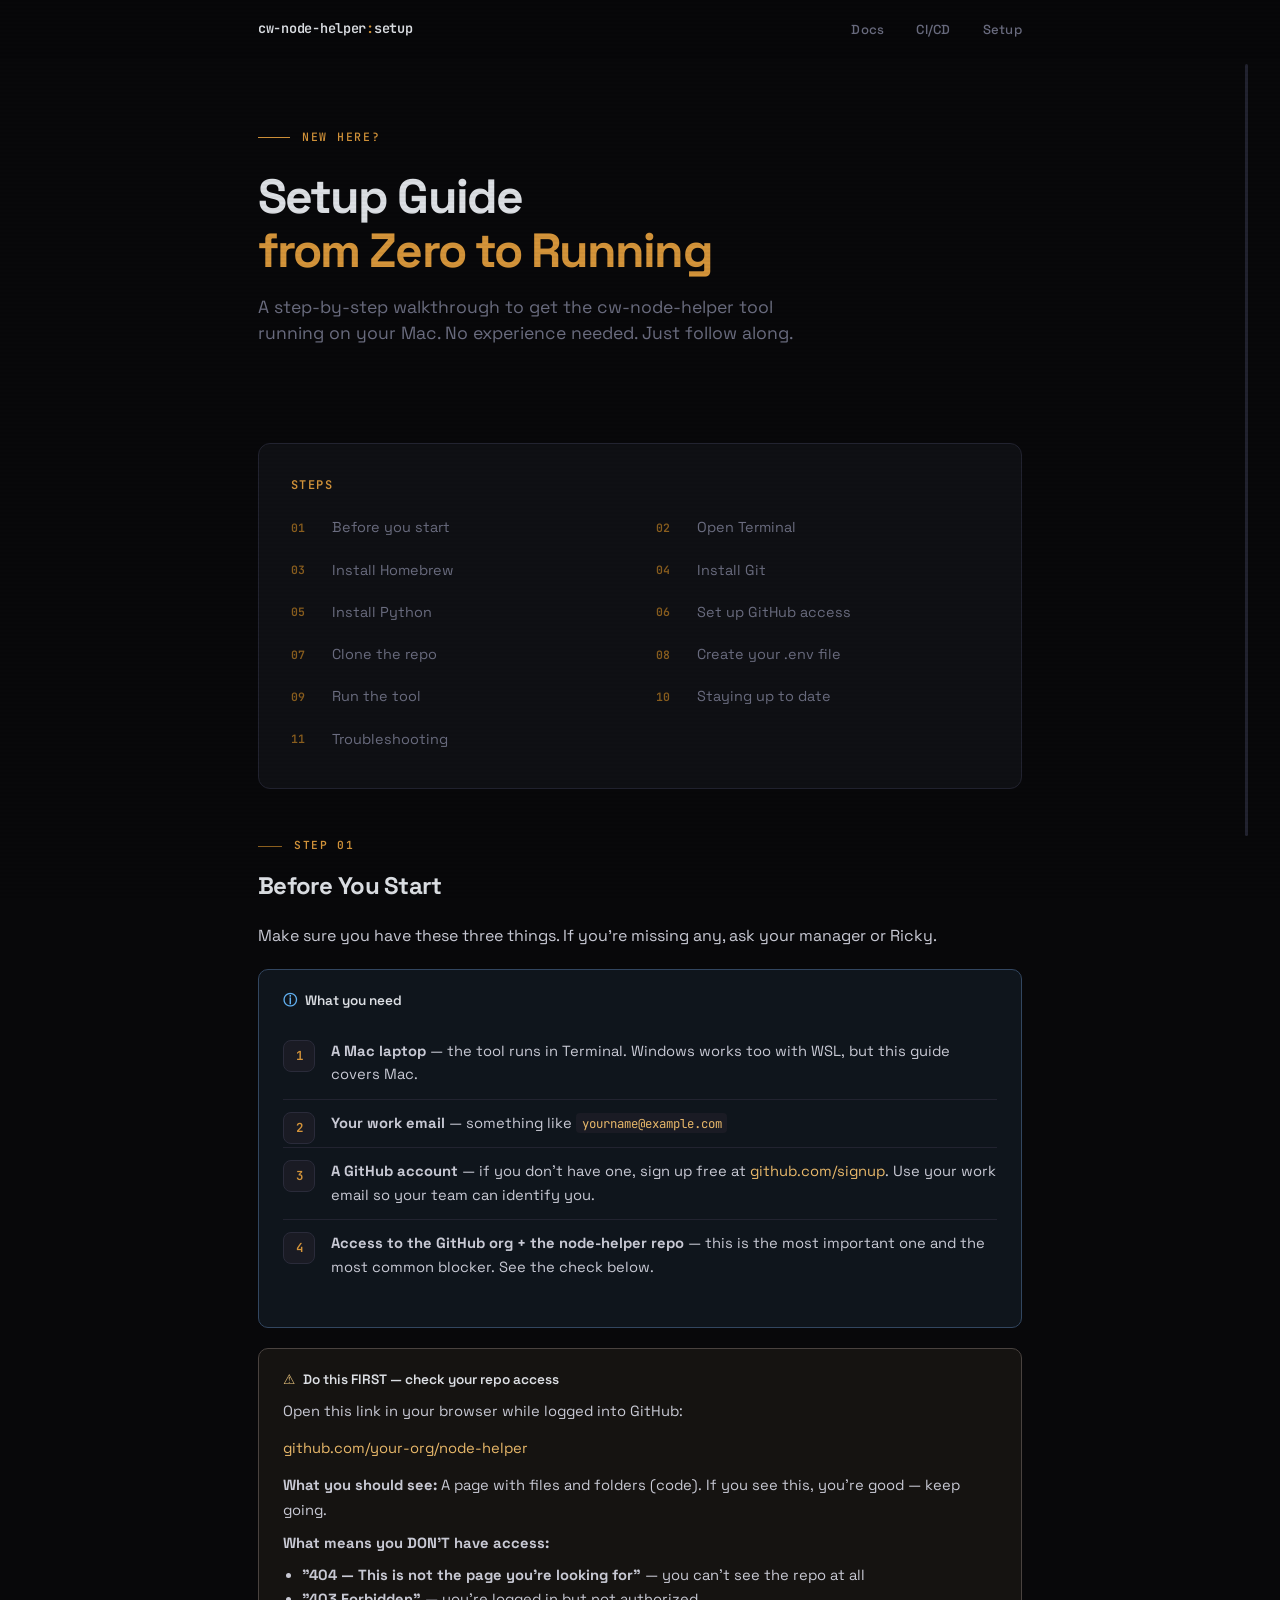
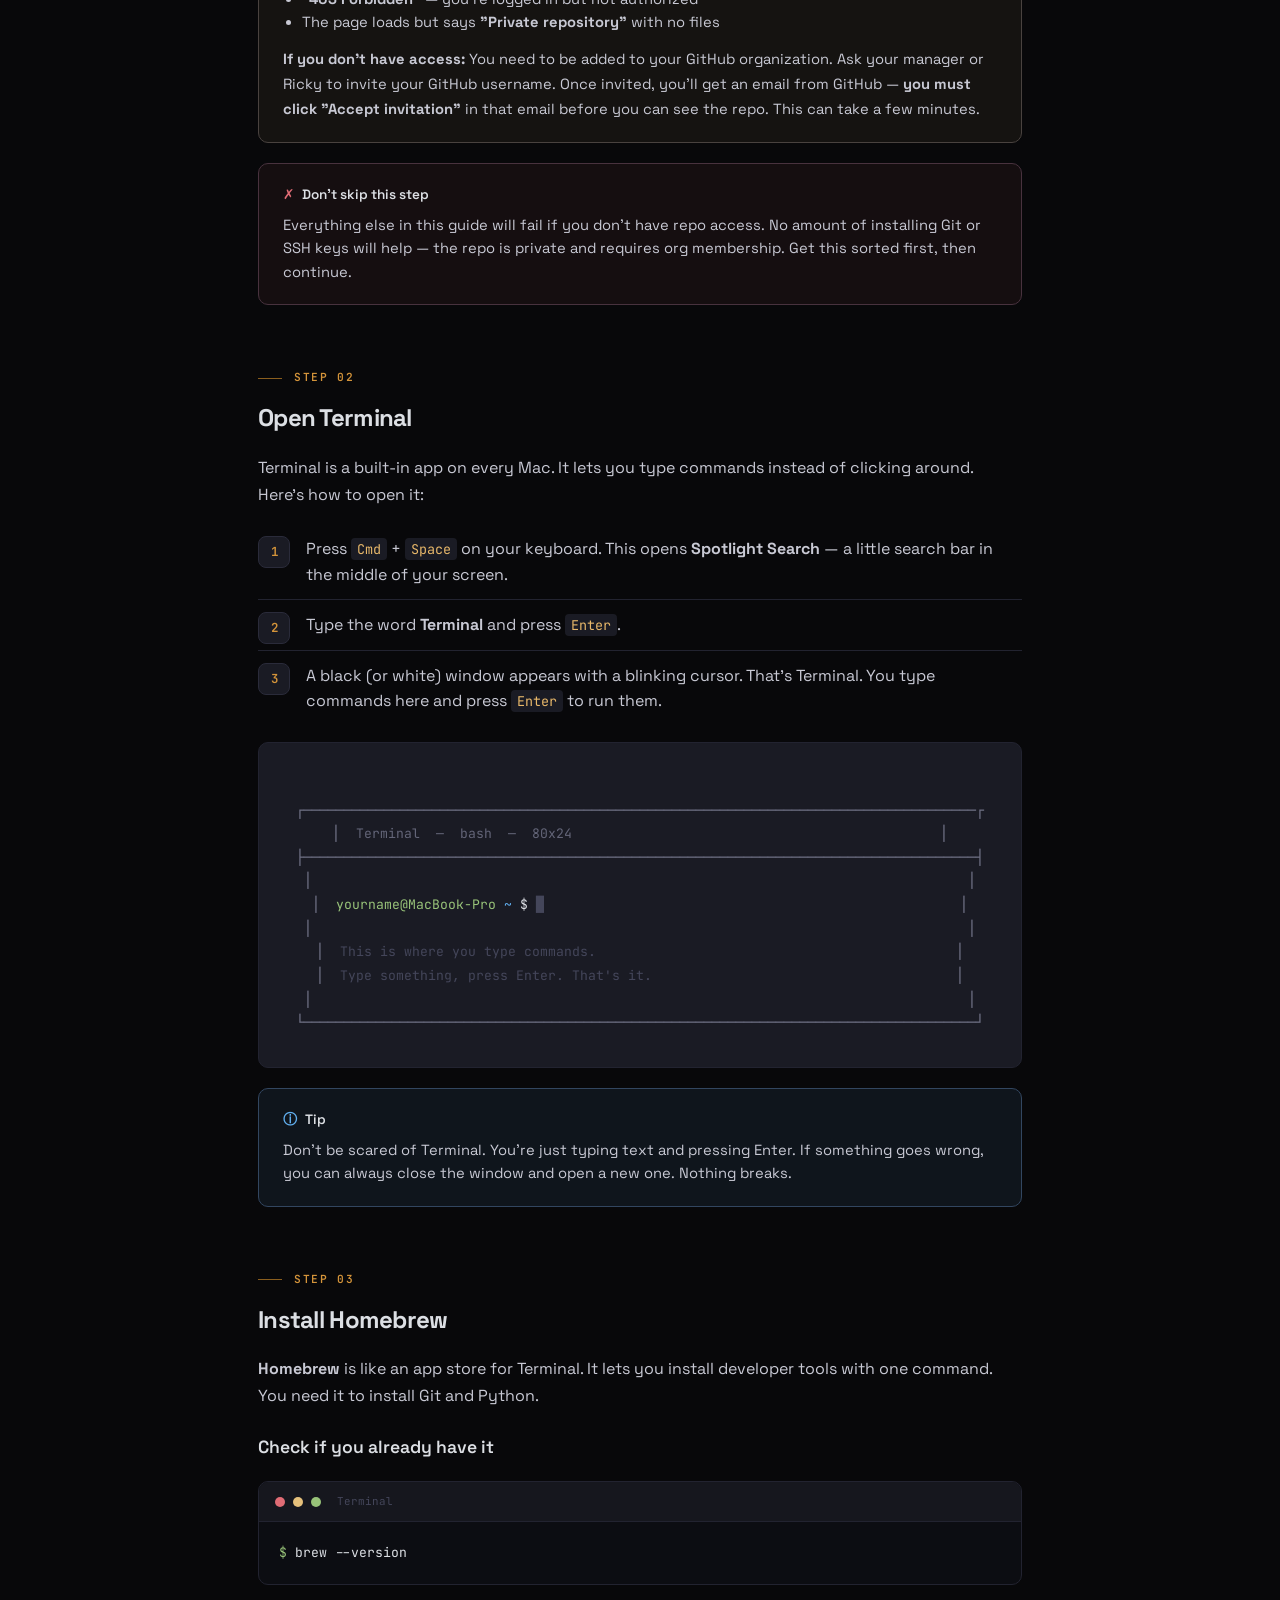
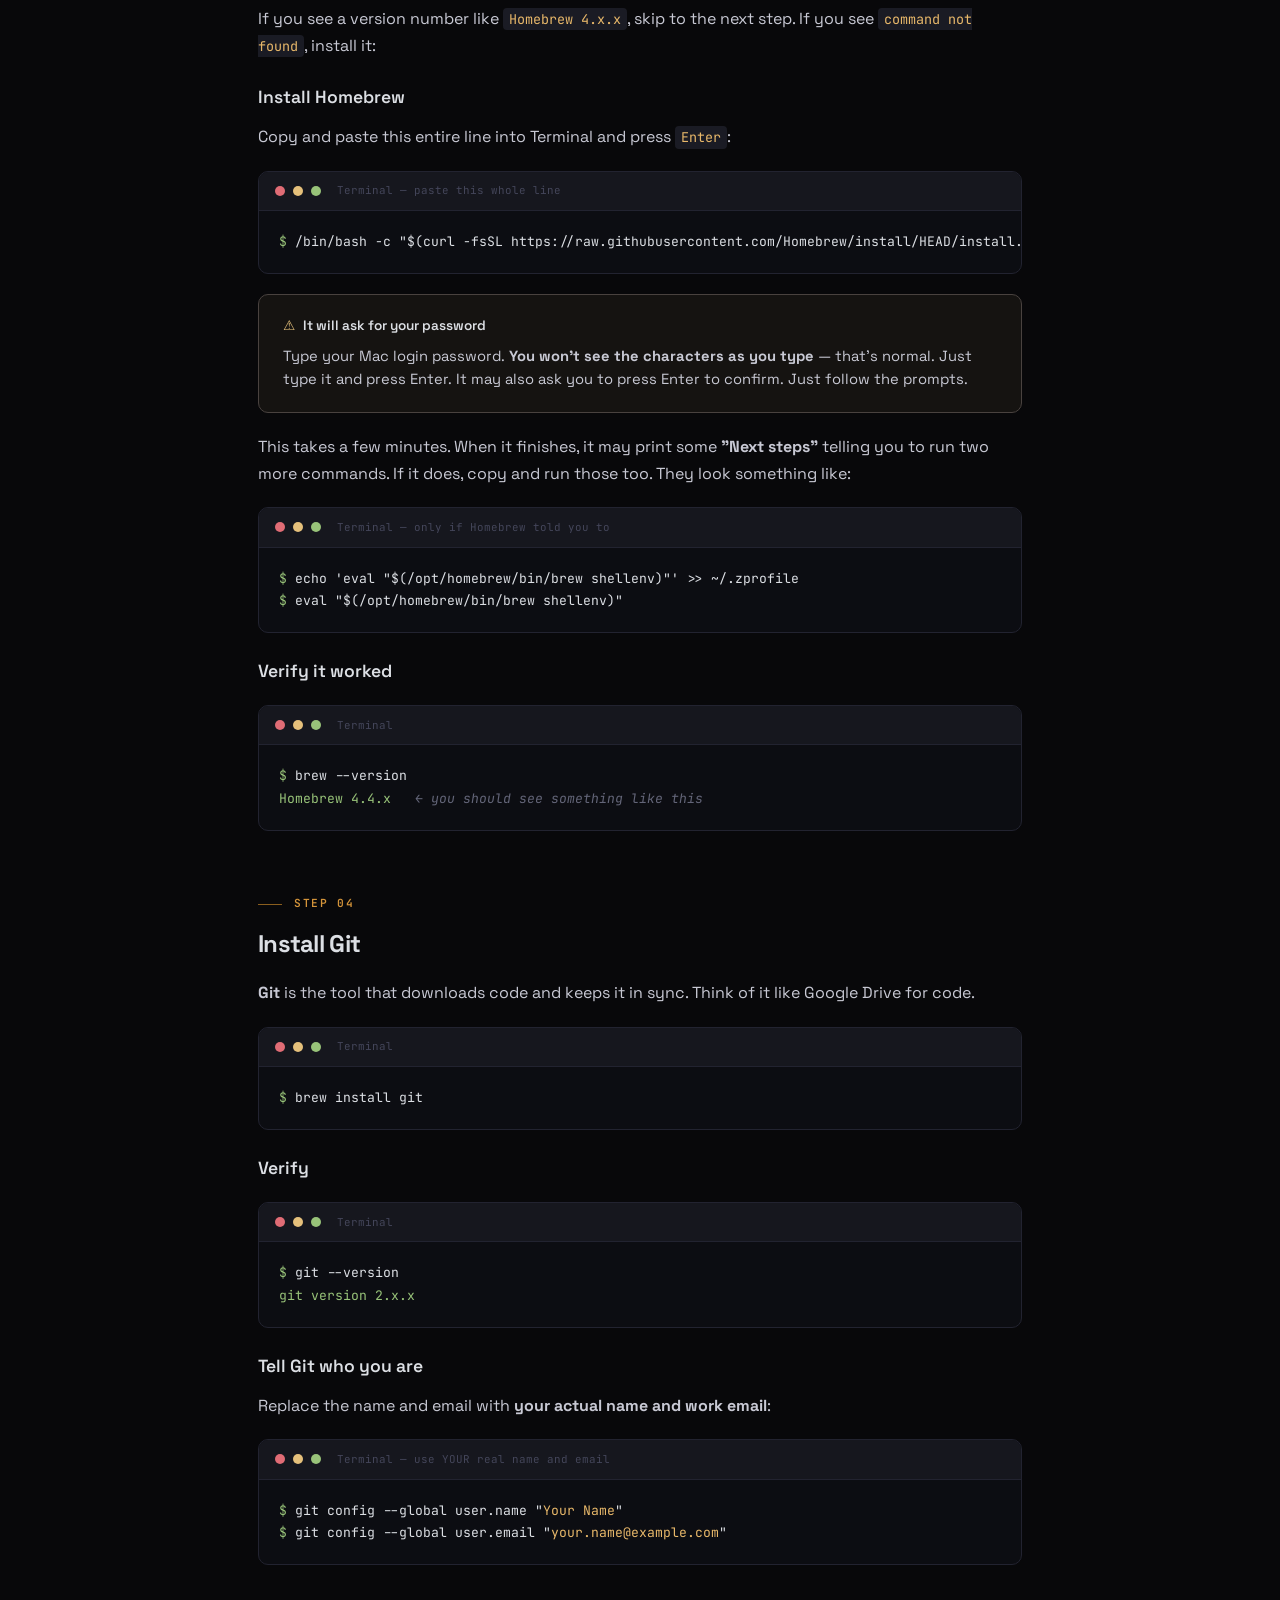
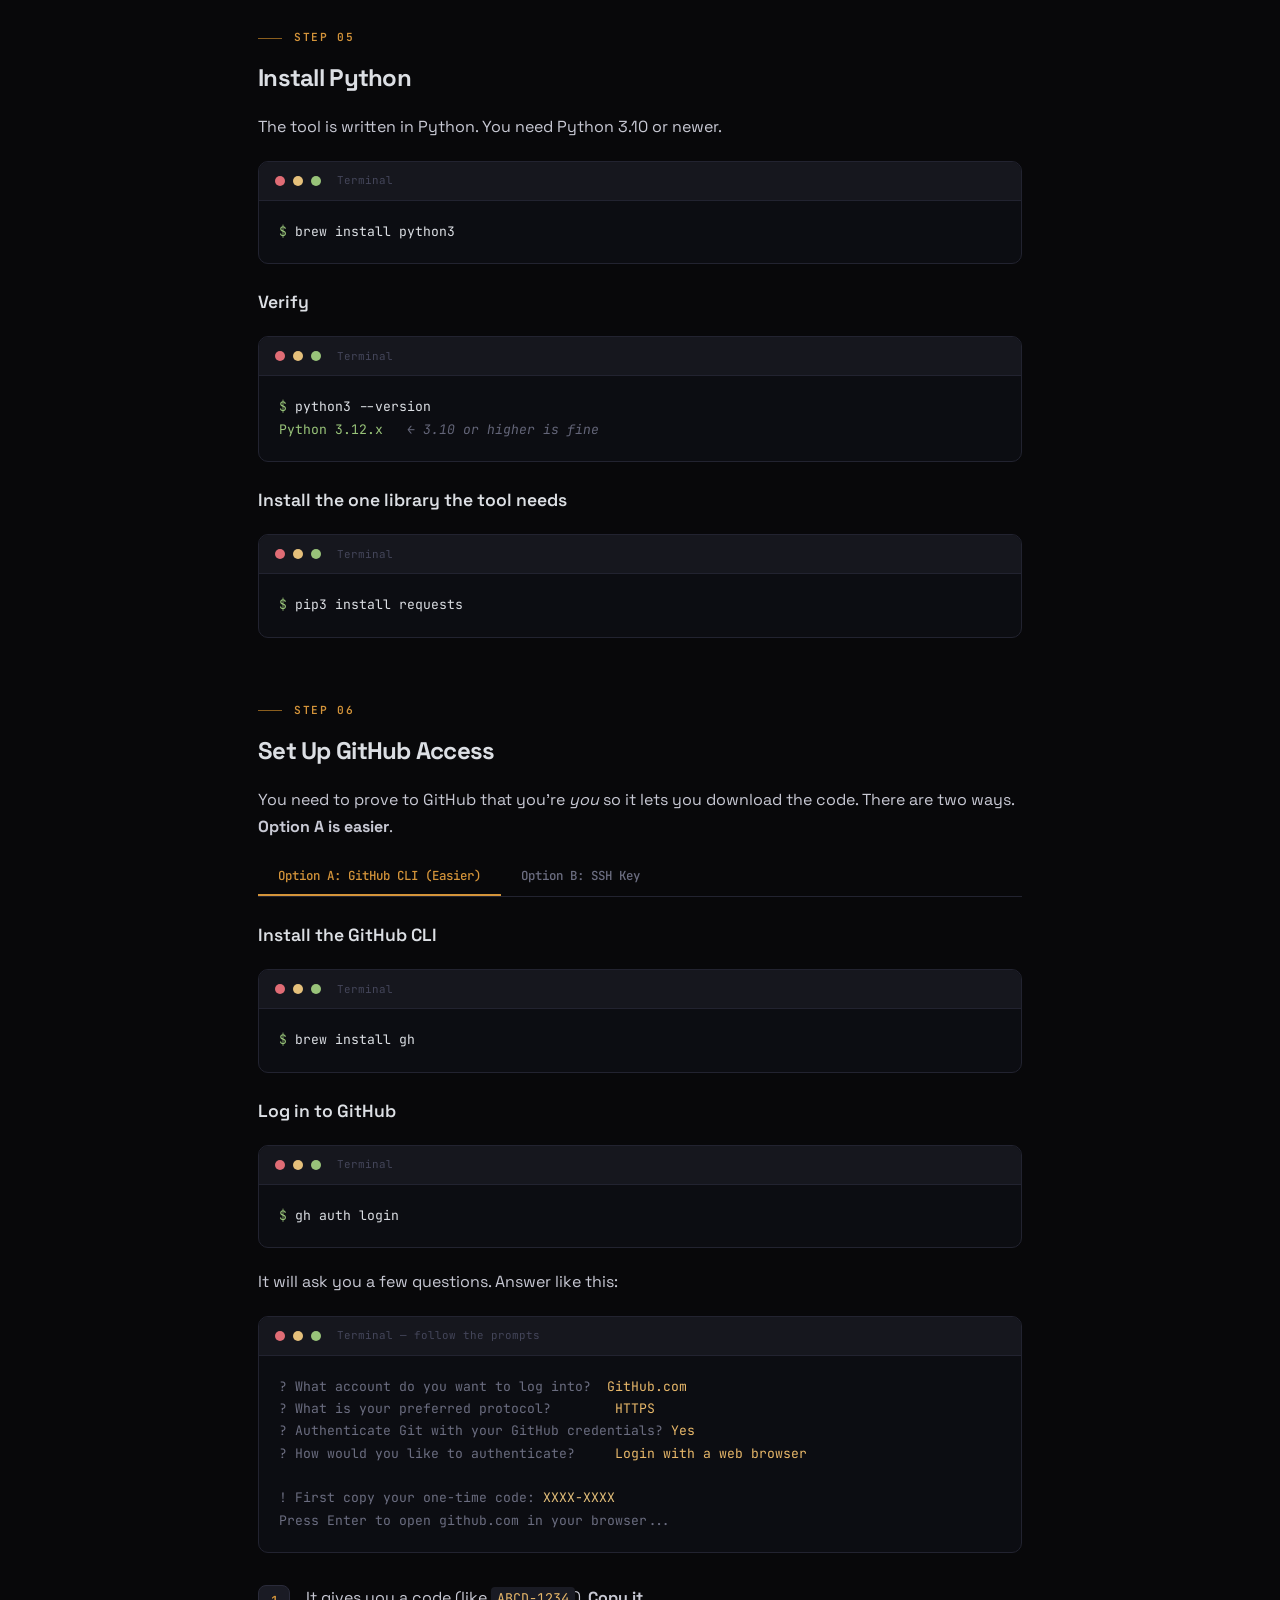
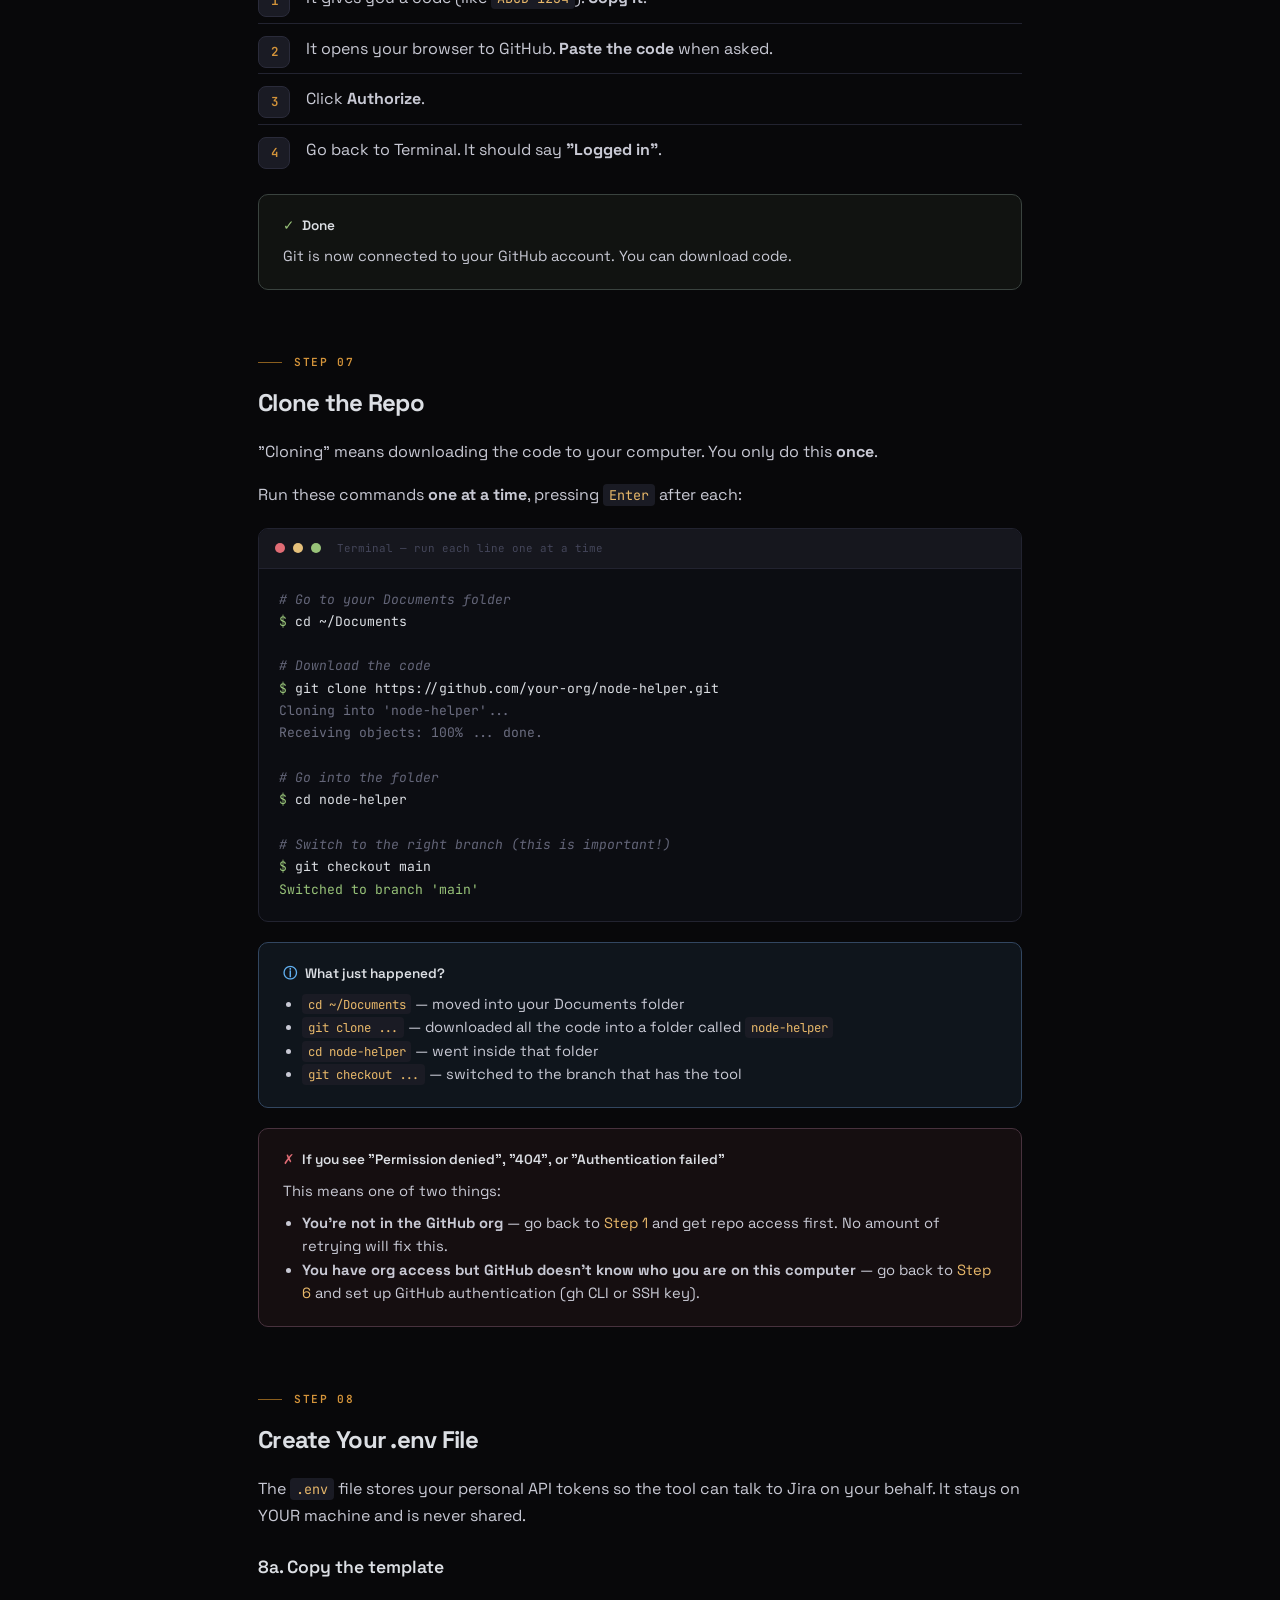
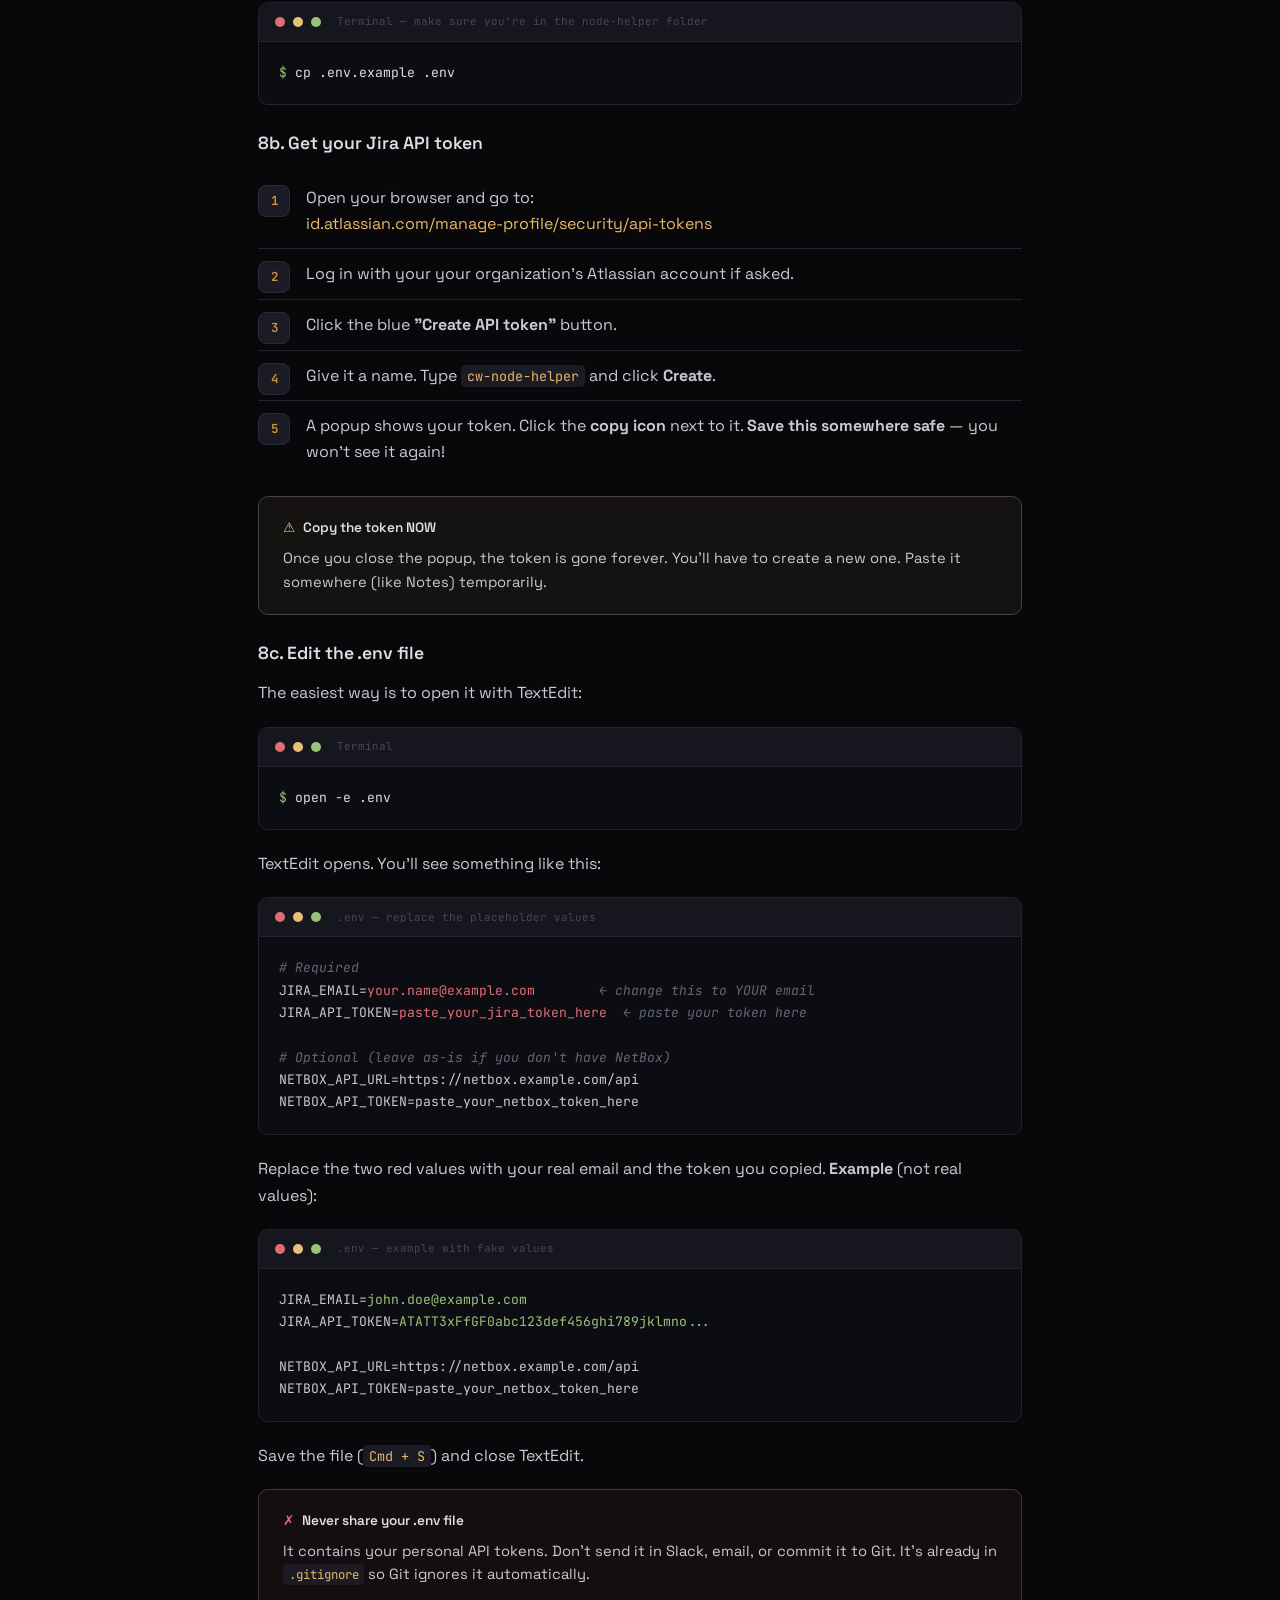
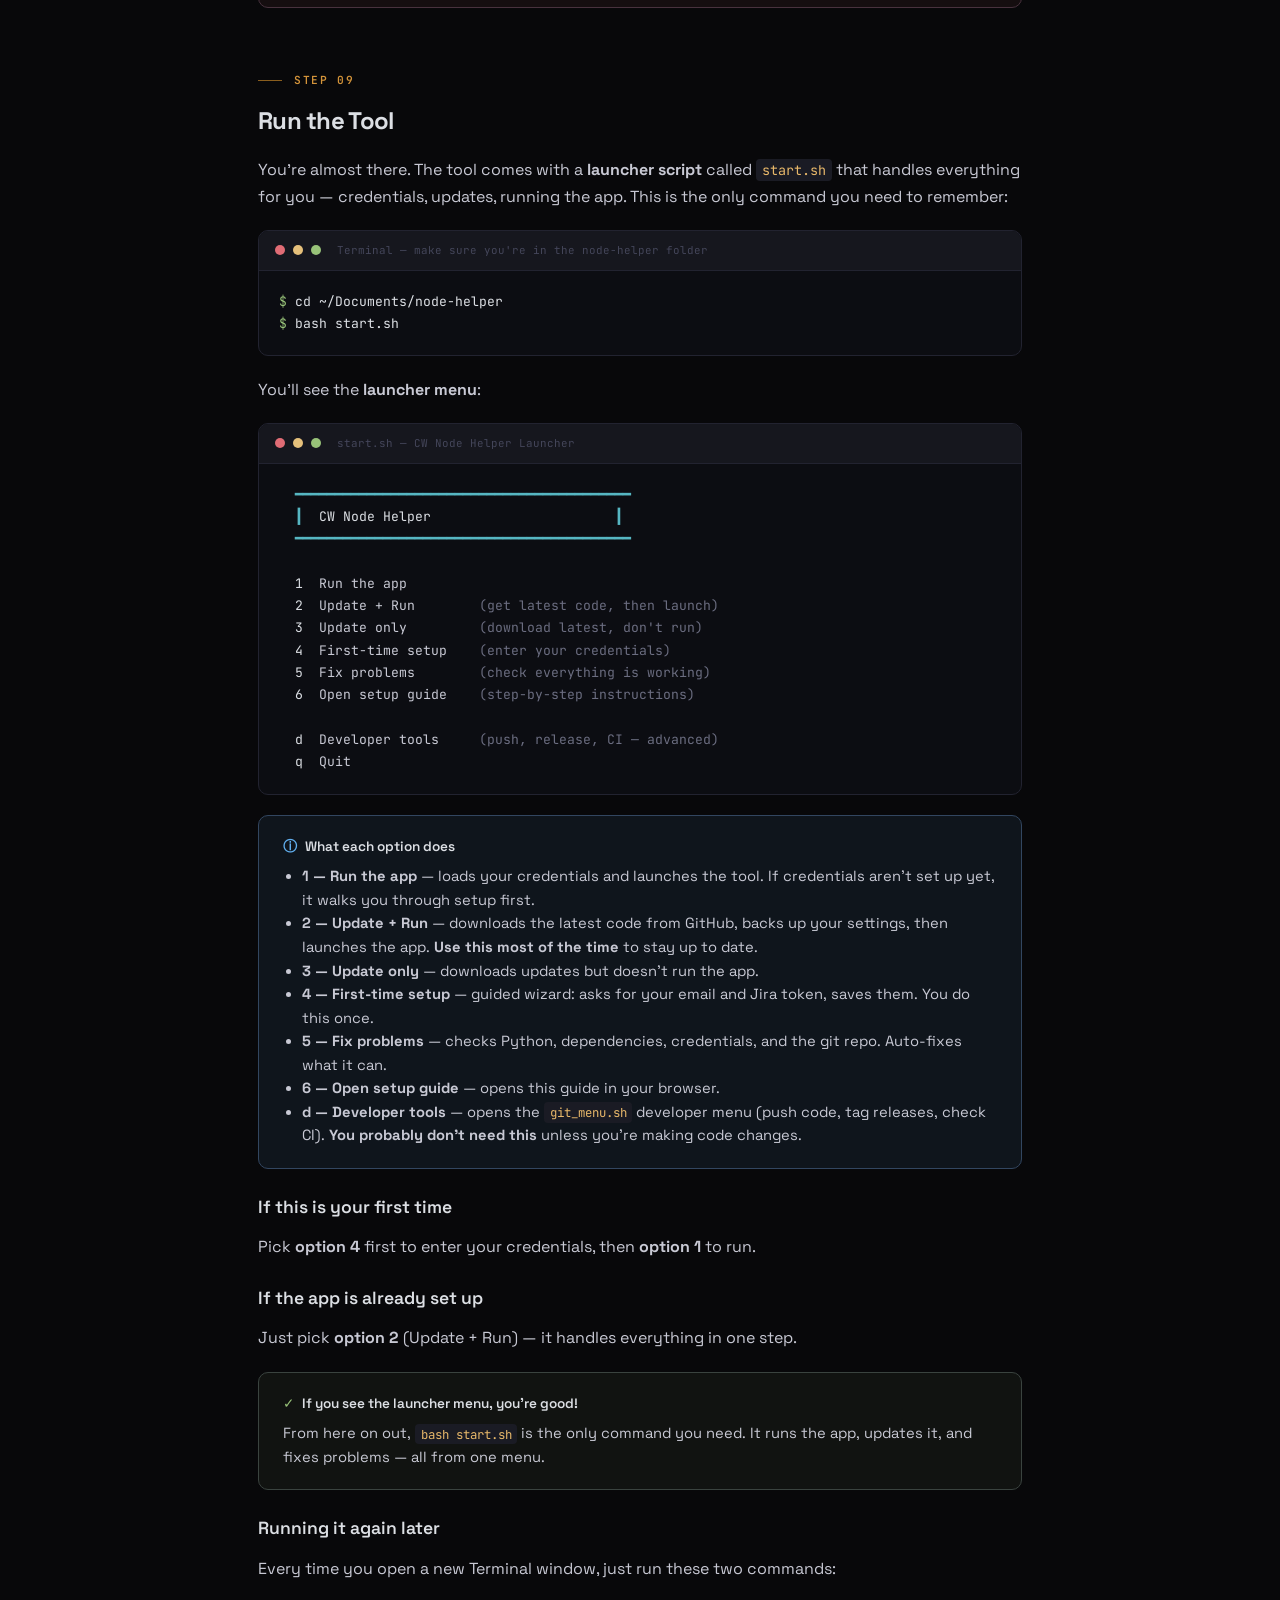
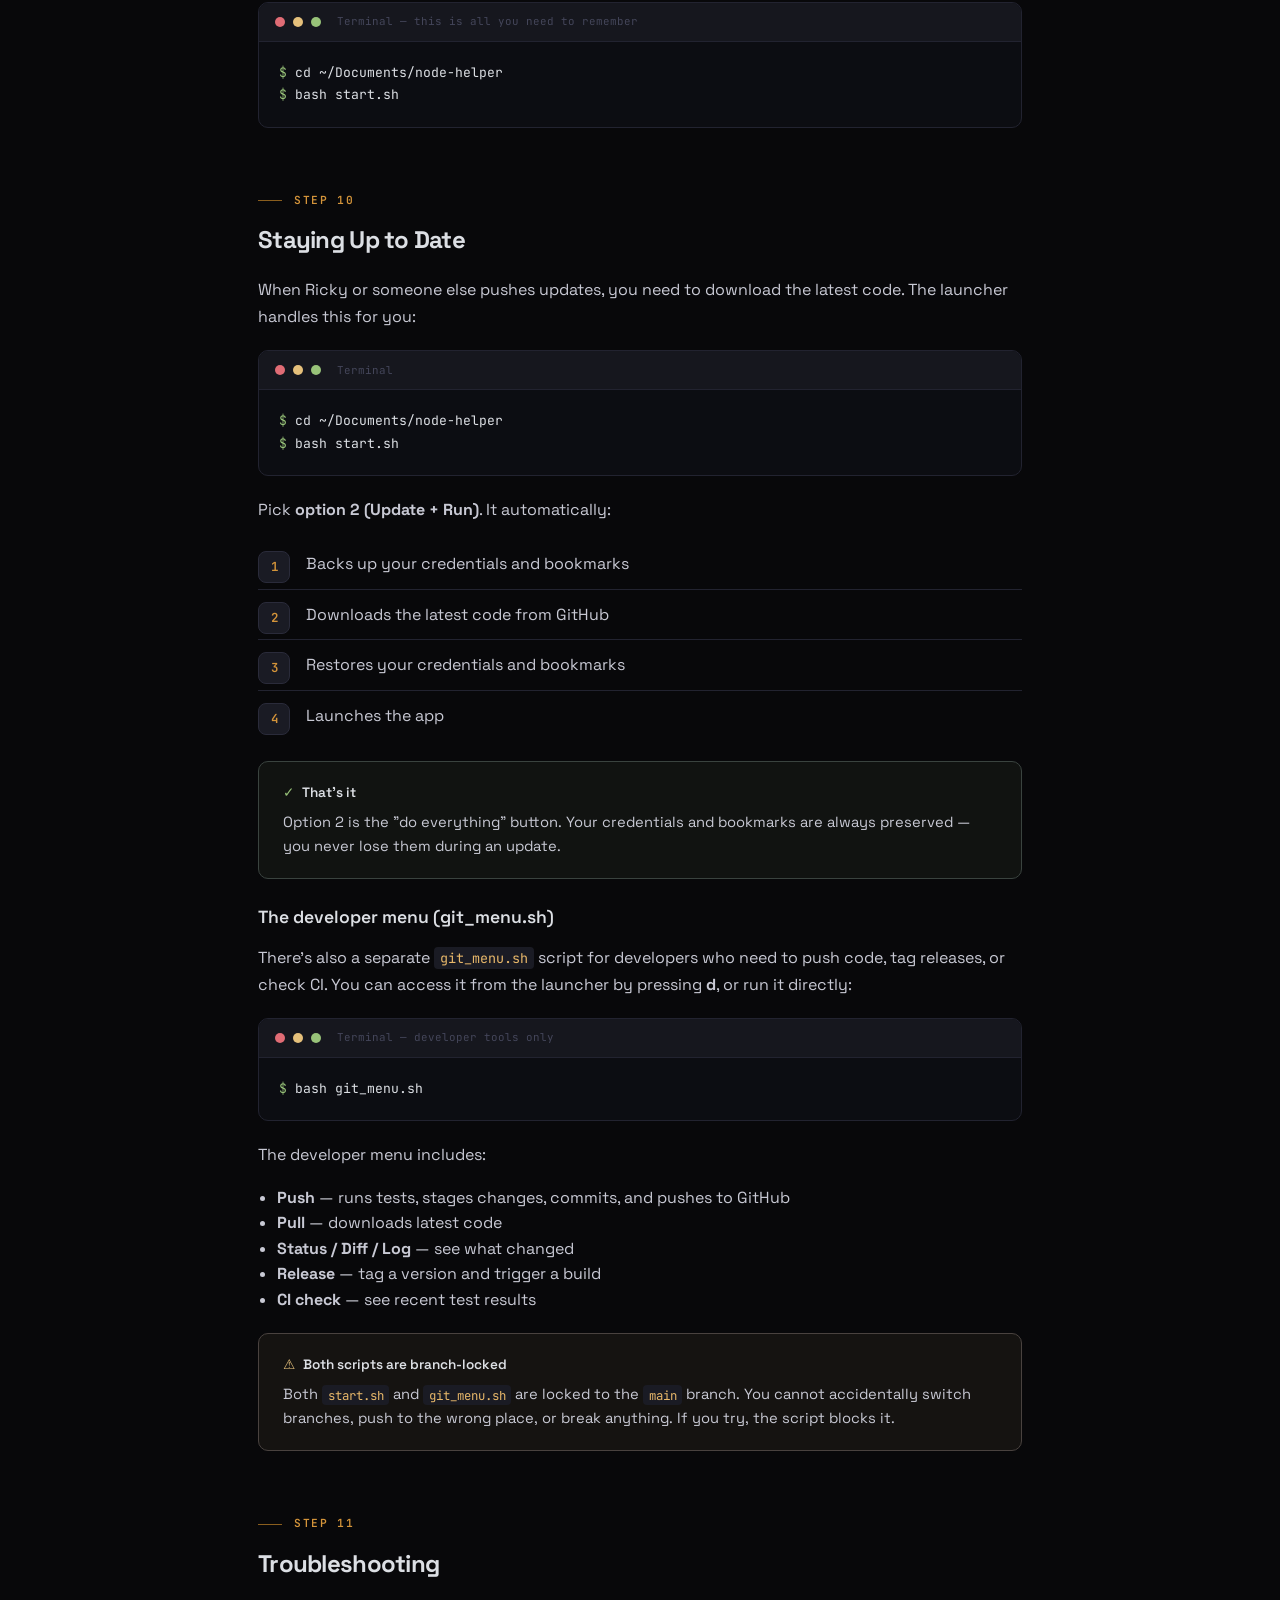
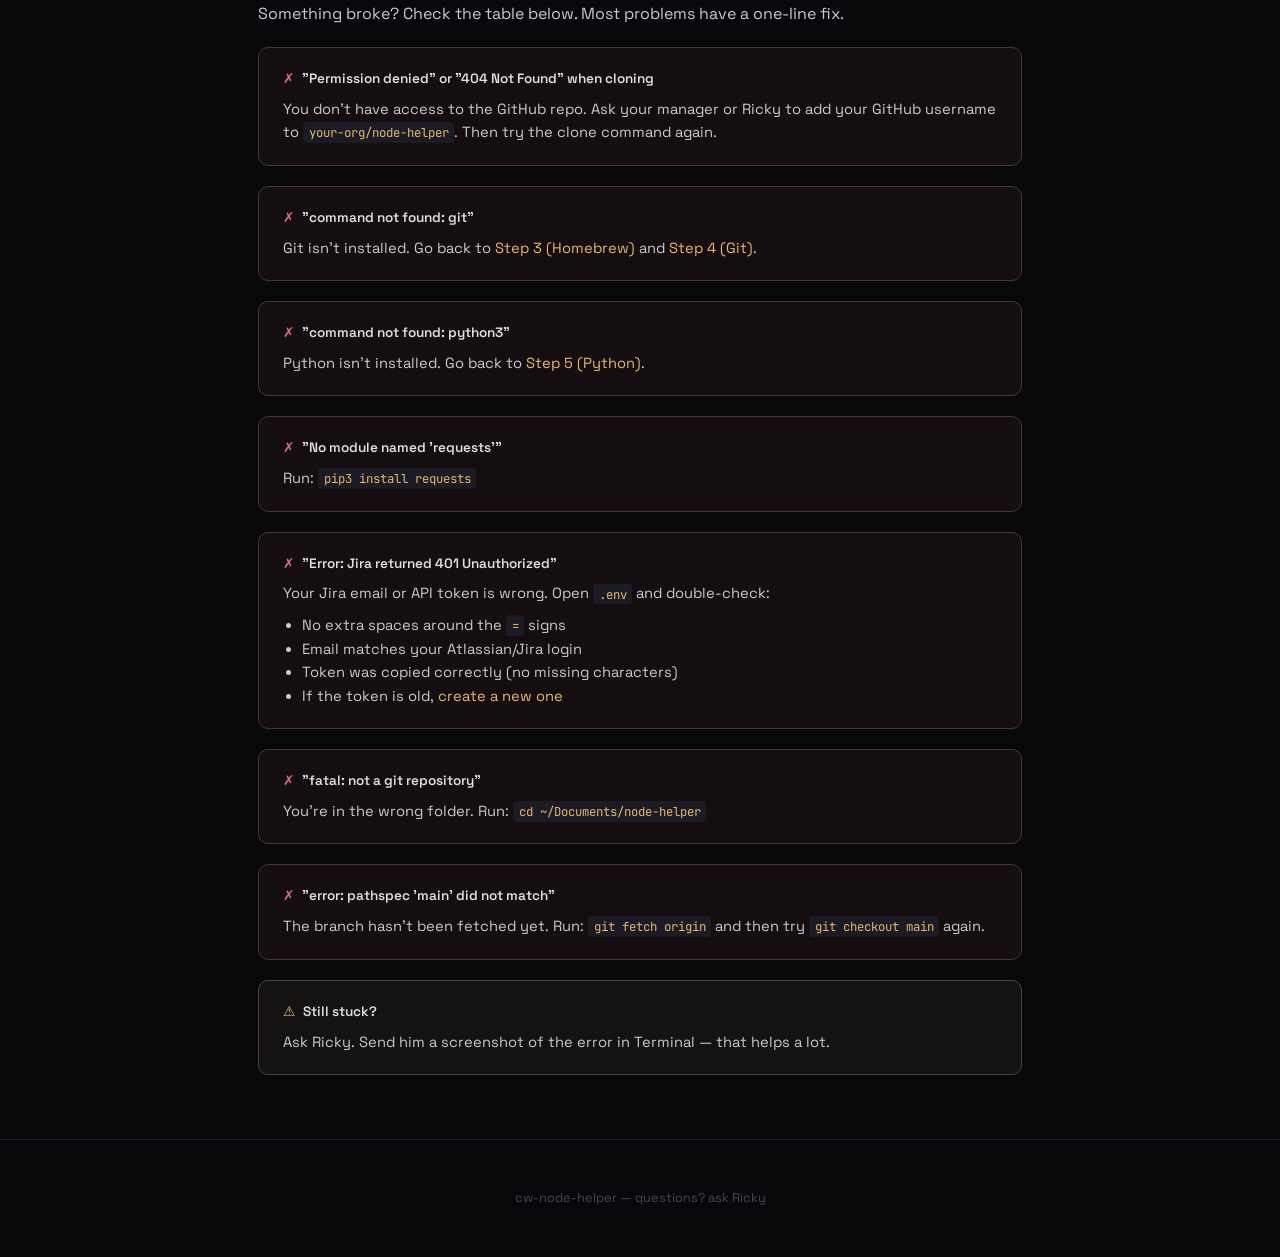
==== commit c308ff69: "Sanitize for public release — remove all org-specific references - Replace hardcoded internal URLs w" ====
--- a/site/setup-guide.html
+++ b/site/setup-guide.html
@@ -590,14 +590,36 @@
         <strong>A Mac laptop</strong> &mdash; the tool runs in Terminal. Windows works too with WSL, but this guide covers Mac.
       </li>
       <li>
-        <strong>Your CoreWeave email</strong> &mdash; something like <code>yourname@coreweave.com</code>
+        <strong>Your work email</strong> &mdash; something like <code>yourname@example.com</code>
       </li>
       <li>
-        <strong>Access to the GitHub repo</strong> &mdash; go to
-        <a href="https://github.com/coreweave/TopoWeave" target="_blank">github.com/coreweave/TopoWeave</a>.
-        If you see "404" or "Page not found", you don't have access yet. Ask your manager to add you to the repo.
+        <strong>A GitHub account</strong> &mdash; if you don't have one, sign up free at
+        <a href="https://github.com/signup" target="_blank">github.com/signup</a>.
+        Use your work email so your team can identify you.
+      </li>
+      <li>
+        <strong>Access to the GitHub org + the node-helper repo</strong> &mdash; this is the most important one and the most common blocker. See the check below.
       </li>
     </ol>
+  </div>
+
+  <div class="callout callout-warn">
+    <div class="callout-header"><span class="callout-icon">&#9888;</span> Do this FIRST &mdash; check your repo access</div>
+    <p style="margin-bottom: 0.75rem;">Open this link in your browser while logged into GitHub:</p>
+    <p style="margin-bottom: 0.75rem;"><a href="https://github.com/your-org/node-helper" target="_blank">github.com/your-org/node-helper</a></p>
+    <p style="margin-bottom: 0.5rem;"><strong>What you should see:</strong> A page with files and folders (code). If you see this, you're good &mdash; keep going.</p>
+    <p style="margin-bottom: 0.5rem;"><strong>What means you DON'T have access:</strong></p>
+    <ul style="margin: 0; padding-left: 1.2rem; color: var(--text);">
+      <li><strong>"404 &mdash; This is not the page you're looking for"</strong> &mdash; you can't see the repo at all</li>
+      <li><strong>"403 Forbidden"</strong> &mdash; you're logged in but not authorized</li>
+      <li>The page loads but says <strong>"Private repository"</strong> with no files</li>
+    </ul>
+    <p style="margin-top: 0.75rem; margin-bottom: 0;"><strong>If you don't have access:</strong> You need to be added to your GitHub organization. Ask your manager or Ricky to invite your GitHub username. Once invited, you'll get an email from GitHub &mdash; <strong>you must click "Accept invitation"</strong> in that email before you can see the repo. This can take a few minutes.</p>
+  </div>
+
+  <div class="callout callout-danger">
+    <div class="callout-header"><span class="callout-icon">&#10007;</span> Don't skip this step</div>
+    Everything else in this guide will fail if you don't have repo access. No amount of installing Git or SSH keys will help &mdash; the repo is private and requires org membership. Get this sorted first, then continue.
   </div>
 </section>
 
@@ -737,7 +759,7 @@
   </div>
 
   <h3>Tell Git who you are</h3>
-  <p>Replace the name and email with <strong>your actual name and CoreWeave email</strong>:</p>
+  <p>Replace the name and email with <strong>your actual name and work email</strong>:</p>
   <div class="terminal">
     <div class="terminal-chrome">
       <span class="terminal-dot"></span>
@@ -746,7 +768,7 @@
       <span class="terminal-title">Terminal &mdash; use YOUR real name and email</span>
     </div>
     <pre><span class="prompt">$</span> <span class="cmd">git config --global user.name "<span class="hl">Your Name</span>"</span>
-<span class="prompt">$</span> <span class="cmd">git config --global user.email "<span class="hl">your.name@coreweave.com</span>"</span></pre>
+<span class="prompt">$</span> <span class="cmd">git config --global user.email "<span class="hl">your.name@example.com</span>"</span></pre>
   </div>
 </section>
 
@@ -873,7 +895,7 @@
         <span class="terminal-dot"></span>
         <span class="terminal-title">Terminal</span>
       </div>
-      <pre><span class="prompt">$</span> <span class="cmd">ssh-keygen -t ed25519 -C "<span class="hl">your.name@coreweave.com</span>"</span></pre>
+      <pre><span class="prompt">$</span> <span class="cmd">ssh-keygen -t ed25519 -C "<span class="hl">your.name@example.com</span>"</span></pre>
     </div>
 
     <p>It will ask where to save the file. <strong>Just press Enter</strong> to accept the default. It will ask for a passphrase. You can <strong>press Enter twice</strong> to skip it (no passphrase).</p>
@@ -940,31 +962,35 @@
 <span class="prompt">$</span> <span class="cmd">cd ~/Documents</span>
 
 <span class="cmt"># Download the code</span>
-<span class="prompt">$</span> <span class="cmd">git clone https://github.com/coreweave/TopoWeave.git</span>
-<span class="out">Cloning into 'TopoWeave'...</span>
+<span class="prompt">$</span> <span class="cmd">git clone https://github.com/your-org/node-helper.git</span>
+<span class="out">Cloning into 'node-helper'...</span>
 <span class="out">Receiving objects: 100% ... done.</span>
 
 <span class="cmt"># Go into the folder</span>
-<span class="prompt">$</span> <span class="cmd">cd TopoWeave</span>
+<span class="prompt">$</span> <span class="cmd">cd node-helper</span>
 
 <span class="cmt"># Switch to the right branch (this is important!)</span>
-<span class="prompt">$</span> <span class="cmd">git checkout rpatino/cw-node-helper</span>
-<span class="ok">Switched to branch 'rpatino/cw-node-helper'</span></pre>
+<span class="prompt">$</span> <span class="cmd">git checkout main</span>
+<span class="ok">Switched to branch 'main'</span></pre>
   </div>
 
   <div class="callout callout-info">
     <div class="callout-header"><span class="callout-icon">&#9432;</span> What just happened?</div>
     <ul style="margin: 0; padding-left: 1.2rem; color: var(--text);">
       <li><code>cd ~/Documents</code> &mdash; moved into your Documents folder</li>
-      <li><code>git clone ...</code> &mdash; downloaded all the code into a folder called <code>TopoWeave</code></li>
-      <li><code>cd TopoWeave</code> &mdash; went inside that folder</li>
+      <li><code>git clone ...</code> &mdash; downloaded all the code into a folder called <code>node-helper</code></li>
+      <li><code>cd node-helper</code> &mdash; went inside that folder</li>
       <li><code>git checkout ...</code> &mdash; switched to the branch that has the tool</li>
     </ul>
   </div>
 
   <div class="callout callout-danger">
-    <div class="callout-header"><span class="callout-icon">&#10007;</span> If you see "Permission denied" or "404"</div>
-    You don't have access to the repo yet. Ask your manager or Ricky to add your GitHub username to <strong>coreweave/TopoWeave</strong>.
+    <div class="callout-header"><span class="callout-icon">&#10007;</span> If you see "Permission denied", "404", or "Authentication failed"</div>
+    <p style="margin-bottom: 0.5rem;">This means one of two things:</p>
+    <ul style="margin: 0; padding-left: 1.2rem; color: var(--text);">
+      <li><strong>You're not in the GitHub org</strong> &mdash; go back to <a href="#checklist">Step 1</a> and get repo access first. No amount of retrying will fix this.</li>
+      <li><strong>You have org access but GitHub doesn't know who you are on this computer</strong> &mdash; go back to <a href="#github-access">Step 6</a> and set up GitHub authentication (gh CLI or SSH key).</li>
+    </ul>
   </div>
 </section>
 
@@ -983,7 +1009,7 @@
       <span class="terminal-dot"></span>
       <span class="terminal-dot"></span>
       <span class="terminal-dot"></span>
-      <span class="terminal-title">Terminal &mdash; make sure you're in the TopoWeave folder</span>
+      <span class="terminal-title">Terminal &mdash; make sure you're in the node-helper folder</span>
     </div>
     <pre><span class="prompt">$</span> <span class="cmd">cp .env.example .env</span></pre>
   </div>
@@ -991,7 +1017,7 @@
   <h3>8b. Get your Jira API token</h3>
   <ol class="steps">
     <li>Open your browser and go to:<br><a href="https://id.atlassian.com/manage-profile/security/api-tokens" target="_blank">id.atlassian.com/manage-profile/security/api-tokens</a></li>
-    <li>Log in with your CoreWeave / Atlassian account if asked.</li>
+    <li>Log in with your your organization's Atlassian account if asked.</li>
     <li>Click the blue <strong>"Create API token"</strong> button.</li>
     <li>Give it a name. Type <code>cw-node-helper</code> and click <strong>Create</strong>.</li>
     <li>A popup shows your token. Click the <strong>copy icon</strong> next to it. <strong>Save this somewhere safe</strong> &mdash; you won't see it again!</li>
@@ -1023,11 +1049,11 @@
       <span class="terminal-title">.env &mdash; replace the placeholder values</span>
     </div>
     <pre><span class="cmt"># Required</span>
-JIRA_EMAIL=<span class="err">your.name@coreweave.com</span>        <span class="cmt">&larr; change this to YOUR email</span>
+JIRA_EMAIL=<span class="err">your.name@example.com</span>        <span class="cmt">&larr; change this to YOUR email</span>
 JIRA_API_TOKEN=<span class="err">paste_your_jira_token_here</span>  <span class="cmt">&larr; paste your token here</span>
 
 <span class="cmt"># Optional (leave as-is if you don't have NetBox)</span>
-NETBOX_API_URL=https://coreweave.cloud.netboxapp.com/api
+NETBOX_API_URL=https://netbox.example.com/api
 NETBOX_API_TOKEN=paste_your_netbox_token_here</pre>
   </div>
 
@@ -1039,10 +1065,10 @@
       <span class="terminal-dot"></span>
       <span class="terminal-title">.env &mdash; example with fake values</span>
     </div>
-    <pre>JIRA_EMAIL=<span class="ok">john.doe@coreweave.com</span>
+    <pre>JIRA_EMAIL=<span class="ok">john.doe@example.com</span>
 JIRA_API_TOKEN=<span class="ok">ATATT3xFfGF0abc123def456ghi789jklmno...</span>
 
-NETBOX_API_URL=https://coreweave.cloud.netboxapp.com/api
+NETBOX_API_URL=https://netbox.example.com/api
 NETBOX_API_TOKEN=paste_your_netbox_token_here</pre>
   </div>
 
@@ -1061,55 +1087,78 @@
 <section id="run">
   <div class="step-number">Step 09</div>
   <h2>Run the Tool</h2>
-  <p>You're almost there. Run this command:</p>
-
-  <div class="terminal">
-    <div class="terminal-chrome">
-      <span class="terminal-dot"></span>
-      <span class="terminal-dot"></span>
-      <span class="terminal-dot"></span>
-      <span class="terminal-title">Terminal &mdash; make sure you're in the TopoWeave folder</span>
-    </div>
-    <pre><span class="prompt">$</span> <span class="cmd">source load_env.sh && python3 get_node_context.py</span></pre>
-  </div>
-
-  <p>If everything worked, you'll see the main menu:</p>
-
-  <div class="terminal">
-    <div class="terminal-chrome">
-      <span class="terminal-dot"></span>
-      <span class="terminal-dot"></span>
-      <span class="terminal-dot"></span>
-      <span class="terminal-title">cw-node-helper</span>
-    </div>
-    <pre>
-  <span class="cmd">1</span>  Lookup ticket     <span class="out">(DO-12345, HO-67890, SDA-111)</span>
-  <span class="cmd">2</span>  Node info         <span class="out">(service tag or hostname -> all tickets)</span>
-  <span class="cmd">3</span>  Browse queue      <span class="out">(DO, HO, or SDA &mdash; by site + status)</span>
-  <span class="cmd">4</span>  My tickets        <span class="out">(DO tickets assigned to you)</span>
-  <span class="cmd">5</span>  Watch queue       <span class="out">(background notifications)</span>
-  <span class="cmd">6</span>  Rack map          <span class="out">(visual location in data hall)</span>
-  <span class="cmd">7</span>  Bookmarks         <span class="out">(manage saved shortcuts)</span>
-
-  <span class="cmd">q</span>  Quit              <span class="cyan">?  Help / Quick Guide</span></pre>
-  </div>
+  <p>You're almost there. The tool comes with a <strong>launcher script</strong> called <code>start.sh</code> that handles everything for you &mdash; credentials, updates, running the app. This is the only command you need to remember:</p>
+
+  <div class="terminal">
+    <div class="terminal-chrome">
+      <span class="terminal-dot"></span>
+      <span class="terminal-dot"></span>
+      <span class="terminal-dot"></span>
+      <span class="terminal-title">Terminal &mdash; make sure you're in the node-helper folder</span>
+    </div>
+    <pre><span class="prompt">$</span> <span class="cmd">cd ~/Documents/node-helper</span>
+<span class="prompt">$</span> <span class="cmd">bash start.sh</span></pre>
+  </div>
+
+  <p>You'll see the <strong>launcher menu</strong>:</p>
+
+  <div class="terminal">
+    <div class="terminal-chrome">
+      <span class="terminal-dot"></span>
+      <span class="terminal-dot"></span>
+      <span class="terminal-dot"></span>
+      <span class="terminal-title">start.sh &mdash; CW Node Helper Launcher</span>
+    </div>
+    <pre>  <span class="cyan">━━━━━━━━━━━━━━━━━━━━━━━━━━━━━━━━━━━━━━━━━━</span>
+  <span class="cyan">┃</span>  <span class="cmd">CW Node Helper</span>                       <span class="cyan">┃</span>
+  <span class="cyan">━━━━━━━━━━━━━━━━━━━━━━━━━━━━━━━━━━━━━━━━━━</span>
+
+  <span class="cmd">1</span>  Run the app
+  <span class="cmd">2</span>  Update + Run        <span class="out">(get latest code, then launch)</span>
+  <span class="cmd">3</span>  Update only         <span class="out">(download latest, don't run)</span>
+  <span class="cmd">4</span>  First-time setup    <span class="out">(enter your credentials)</span>
+  <span class="cmd">5</span>  Fix problems        <span class="out">(check everything is working)</span>
+  <span class="cmd">6</span>  Open setup guide    <span class="out">(step-by-step instructions)</span>
+
+  <span class="cmd">d</span>  Developer tools     <span class="out">(push, release, CI &mdash; advanced)</span>
+  <span class="cmd">q</span>  Quit</pre>
+  </div>
+
+  <div class="callout callout-info">
+    <div class="callout-header"><span class="callout-icon">&#9432;</span> What each option does</div>
+    <ul style="margin: 0; padding-left: 1.2rem; color: var(--text);">
+      <li><strong>1 &mdash; Run the app</strong> &mdash; loads your credentials and launches the tool. If credentials aren't set up yet, it walks you through setup first.</li>
+      <li><strong>2 &mdash; Update + Run</strong> &mdash; downloads the latest code from GitHub, backs up your settings, then launches the app. <strong>Use this most of the time</strong> to stay up to date.</li>
+      <li><strong>3 &mdash; Update only</strong> &mdash; downloads updates but doesn't run the app.</li>
+      <li><strong>4 &mdash; First-time setup</strong> &mdash; guided wizard: asks for your email and Jira token, saves them. You do this once.</li>
+      <li><strong>5 &mdash; Fix problems</strong> &mdash; checks Python, dependencies, credentials, and the git repo. Auto-fixes what it can.</li>
+      <li><strong>6 &mdash; Open setup guide</strong> &mdash; opens this guide in your browser.</li>
+      <li><strong>d &mdash; Developer tools</strong> &mdash; opens the <code>git_menu.sh</code> developer menu (push code, tag releases, check CI). <strong>You probably don't need this</strong> unless you're making code changes.</li>
+    </ul>
+  </div>
+
+  <h3>If this is your first time</h3>
+  <p>Pick <strong>option 4</strong> first to enter your credentials, then <strong>option 1</strong> to run.</p>
+
+  <h3>If the app is already set up</h3>
+  <p>Just pick <strong>option 2</strong> (Update + Run) &mdash; it handles everything in one step.</p>
 
   <div class="callout callout-success">
-    <div class="callout-header"><span class="callout-icon">&#10003;</span> If you see this menu, you're done!</div>
-    Type a number and press Enter to use the tool. Type <code>q</code> to quit. Type <code>?</code> for help.
+    <div class="callout-header"><span class="callout-icon">&#10003;</span> If you see the launcher menu, you're good!</div>
+    From here on out, <code>bash start.sh</code> is the only command you need. It runs the app, updates it, and fixes problems &mdash; all from one menu.
   </div>
 
   <h3>Running it again later</h3>
-  <p>Every time you open a new Terminal window, run:</p>
-  <div class="terminal">
-    <div class="terminal-chrome">
-      <span class="terminal-dot"></span>
-      <span class="terminal-dot"></span>
-      <span class="terminal-dot"></span>
-      <span class="terminal-title">Terminal</span>
-    </div>
-    <pre><span class="prompt">$</span> <span class="cmd">cd ~/Documents/TopoWeave</span>
-<span class="prompt">$</span> <span class="cmd">source load_env.sh && python3 get_node_context.py</span></pre>
+  <p>Every time you open a new Terminal window, just run these two commands:</p>
+  <div class="terminal">
+    <div class="terminal-chrome">
+      <span class="terminal-dot"></span>
+      <span class="terminal-dot"></span>
+      <span class="terminal-dot"></span>
+      <span class="terminal-title">Terminal &mdash; this is all you need to remember</span>
+    </div>
+    <pre><span class="prompt">$</span> <span class="cmd">cd ~/Documents/node-helper</span>
+<span class="prompt">$</span> <span class="cmd">bash start.sh</span></pre>
   </div>
 </section>
 
@@ -1120,9 +1169,8 @@
 <section id="update">
   <div class="step-number">Step 10</div>
   <h2>Staying Up to Date</h2>
-  <p>When Ricky or someone else pushes updates, you need to "pull" the latest code. There are two ways:</p>
-
-  <h3>Option A: Use the git menu (easiest)</h3>
+  <p>When Ricky or someone else pushes updates, you need to download the latest code. The launcher handles this for you:</p>
+
   <div class="terminal">
     <div class="terminal-chrome">
       <span class="terminal-dot"></span>
@@ -1130,43 +1178,48 @@
       <span class="terminal-dot"></span>
       <span class="terminal-title">Terminal</span>
     </div>
-    <pre><span class="prompt">$</span> <span class="cmd">cd ~/Documents/TopoWeave</span>
-<span class="prompt">$</span> <span class="cmd">bash git_menu.sh</span></pre>
-  </div>
-
-  <p>A menu appears. Pick <strong>option 2 (Pull)</strong> to download the latest changes.</p>
-
-  <div class="terminal">
-    <div class="terminal-chrome">
-      <span class="terminal-dot"></span>
-      <span class="terminal-dot"></span>
-      <span class="terminal-dot"></span>
-      <span class="terminal-title">git_menu.sh</span>
-    </div>
-    <pre>  <span class="cyan">━━━━━━━━━━━━━━━━━━━━━━━━━━━━━━━━━━━━━━━━━━</span>
-  <span class="cyan">┃</span>  <span class="cmd">cw-node-helper   Git  Menu</span>            <span class="cyan">┃</span>
-  <span class="cyan">┃</span>  <span class="out">rpatino/cw-node-helper @ TopoWeave</span>   <span class="cyan">┃</span>
-  <span class="cyan">━━━━━━━━━━━━━━━━━━━━━━━━━━━━━━━━━━━━━━━━━━</span>
-
-  <span class="cmd">1</span>  Push              <span class="out">(stage + test + commit + push)</span>
-  <span class="cmd">2</span>  Pull              <span class="out">(pull latest from GitHub)</span>      <span class="hl">&larr; pick this one</span>
-  <span class="cmd">3</span>  Status            <span class="out">(see what changed)</span>
-  <span class="cmd">q</span>  Quit
-
-  Select [1-7] or q: <span class="hl">2</span></pre>
-  </div>
-
-  <h3>Option B: Manual command</h3>
-  <div class="terminal">
-    <div class="terminal-chrome">
-      <span class="terminal-dot"></span>
-      <span class="terminal-dot"></span>
-      <span class="terminal-dot"></span>
-      <span class="terminal-title">Terminal</span>
-    </div>
-    <pre><span class="prompt">$</span> <span class="cmd">cd ~/Documents/TopoWeave</span>
-<span class="prompt">$</span> <span class="cmd">git pull origin rpatino/cw-node-helper</span>
-<span class="ok">Already up to date.</span>   <span class="cmt">&larr; or it downloads new files</span></pre>
+    <pre><span class="prompt">$</span> <span class="cmd">cd ~/Documents/node-helper</span>
+<span class="prompt">$</span> <span class="cmd">bash start.sh</span></pre>
+  </div>
+
+  <p>Pick <strong>option 2 (Update + Run)</strong>. It automatically:</p>
+  <ol class="steps">
+    <li>Backs up your credentials and bookmarks</li>
+    <li>Downloads the latest code from GitHub</li>
+    <li>Restores your credentials and bookmarks</li>
+    <li>Launches the app</li>
+  </ol>
+
+  <div class="callout callout-success">
+    <div class="callout-header"><span class="callout-icon">&#10003;</span> That's it</div>
+    Option 2 is the "do everything" button. Your credentials and bookmarks are always preserved &mdash; you never lose them during an update.
+  </div>
+
+  <h3>The developer menu (git_menu.sh)</h3>
+  <p>There's also a separate <code>git_menu.sh</code> script for developers who need to push code, tag releases, or check CI. You can access it from the launcher by pressing <strong>d</strong>, or run it directly:</p>
+
+  <div class="terminal">
+    <div class="terminal-chrome">
+      <span class="terminal-dot"></span>
+      <span class="terminal-dot"></span>
+      <span class="terminal-dot"></span>
+      <span class="terminal-title">Terminal &mdash; developer tools only</span>
+    </div>
+    <pre><span class="prompt">$</span> <span class="cmd">bash git_menu.sh</span></pre>
+  </div>
+
+  <p>The developer menu includes:</p>
+  <ul style="margin: 0; padding-left: 1.2rem; color: var(--text);">
+    <li><strong>Push</strong> &mdash; runs tests, stages changes, commits, and pushes to GitHub</li>
+    <li><strong>Pull</strong> &mdash; downloads latest code</li>
+    <li><strong>Status / Diff / Log</strong> &mdash; see what changed</li>
+    <li><strong>Release</strong> &mdash; tag a version and trigger a build</li>
+    <li><strong>CI check</strong> &mdash; see recent test results</li>
+  </ul>
+
+  <div class="callout callout-warn">
+    <div class="callout-header"><span class="callout-icon">&#9888;</span> Both scripts are branch-locked</div>
+    Both <code>start.sh</code> and <code>git_menu.sh</code> are locked to the <code>main</code> branch. You cannot accidentally switch branches, push to the wrong place, or break anything. If you try, the script blocks it.
   </div>
 </section>
 
@@ -1181,7 +1234,7 @@
 
   <div class="callout callout-danger">
     <div class="callout-header"><span class="callout-icon">&#10007;</span> "Permission denied" or "404 Not Found" when cloning</div>
-    You don't have access to the GitHub repo. Ask your manager or Ricky to add your GitHub username to <code>coreweave/TopoWeave</code>. Then try the clone command again.
+    You don't have access to the GitHub repo. Ask your manager or Ricky to add your GitHub username to <code>your-org/node-helper</code>. Then try the clone command again.
   </div>
 
   <div class="callout callout-danger">
@@ -1212,12 +1265,12 @@
 
   <div class="callout callout-danger">
     <div class="callout-header"><span class="callout-icon">&#10007;</span> "fatal: not a git repository"</div>
-    You're in the wrong folder. Run: <code>cd ~/Documents/TopoWeave</code>
+    You're in the wrong folder. Run: <code>cd ~/Documents/node-helper</code>
   </div>
 
   <div class="callout callout-danger">
-    <div class="callout-header"><span class="callout-icon">&#10007;</span> "error: pathspec 'rpatino/cw-node-helper' did not match"</div>
-    The branch hasn't been fetched yet. Run: <code>git fetch origin</code> and then try <code>git checkout rpatino/cw-node-helper</code> again.
+    <div class="callout-header"><span class="callout-icon">&#10007;</span> "error: pathspec 'main' did not match"</div>
+    The branch hasn't been fetched yet. Run: <code>git fetch origin</code> and then try <code>git checkout main</code> again.
   </div>
 
   <div class="callout callout-warn">
